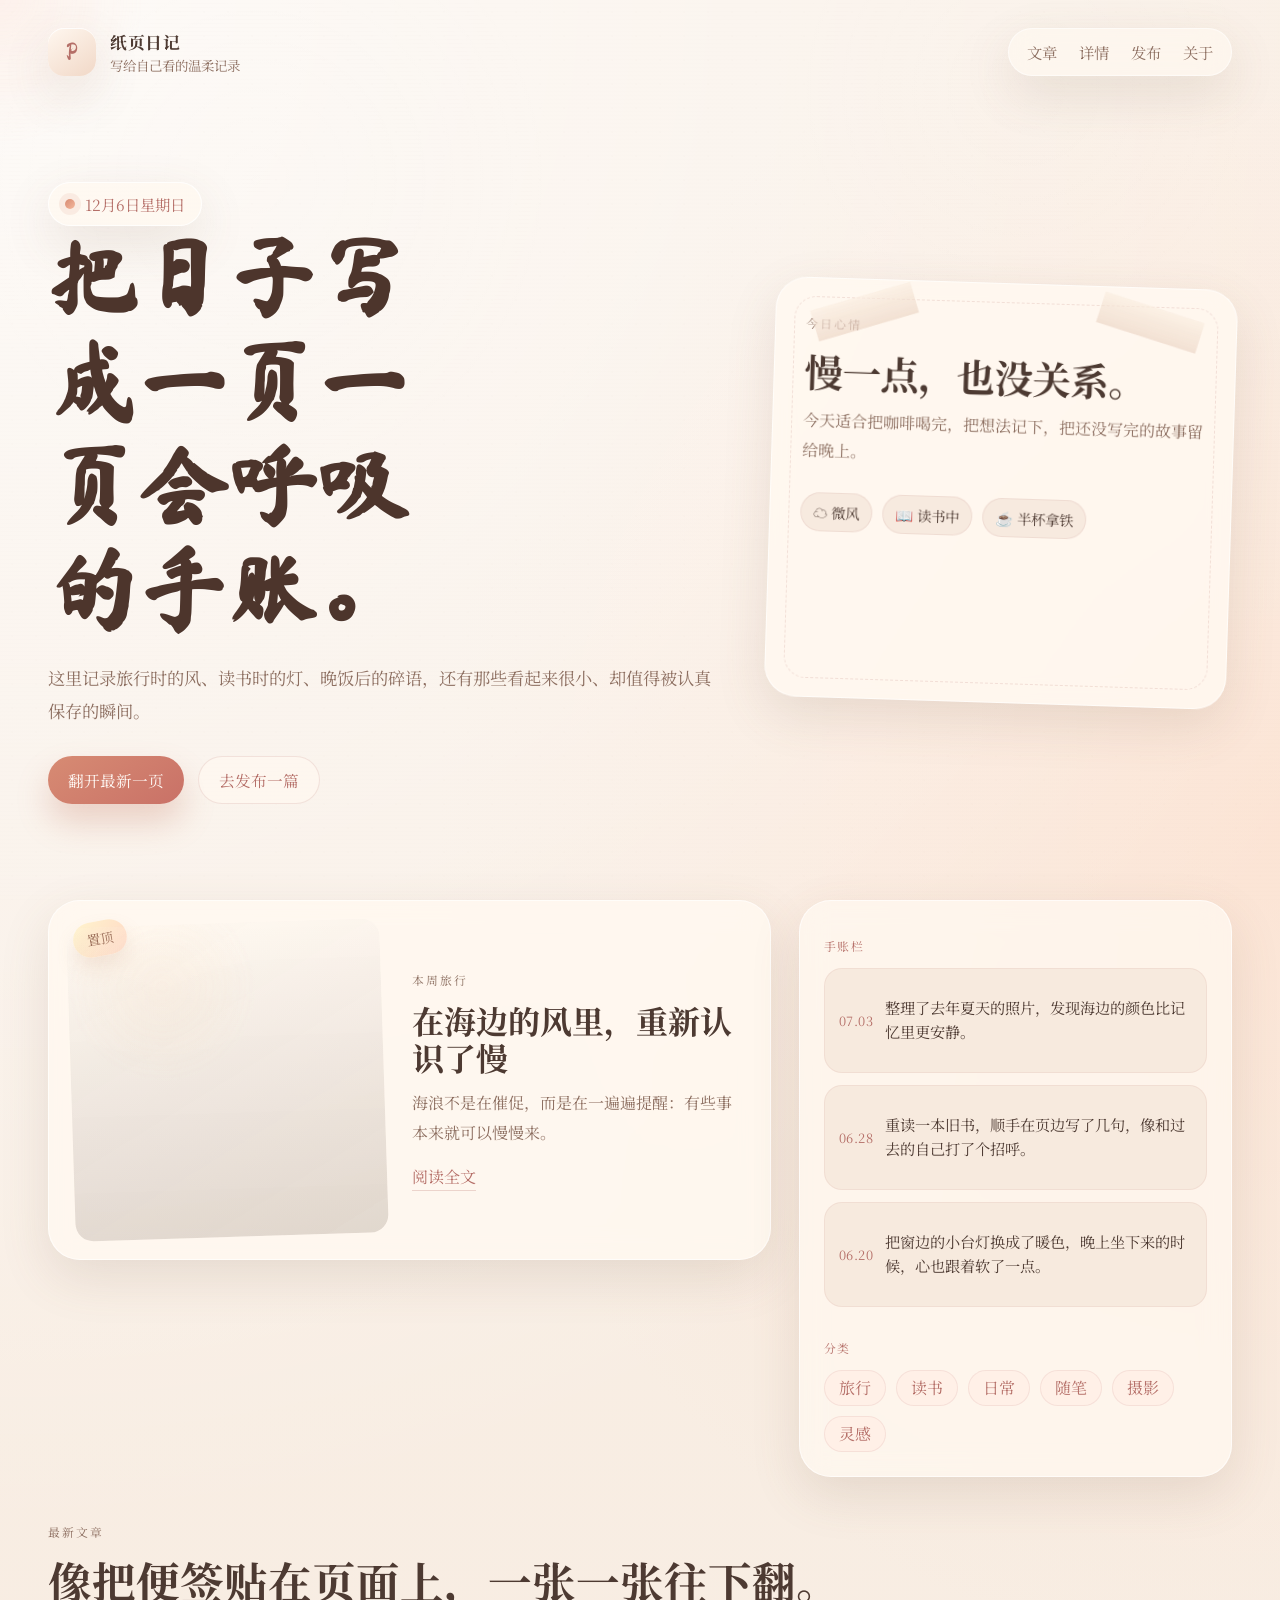
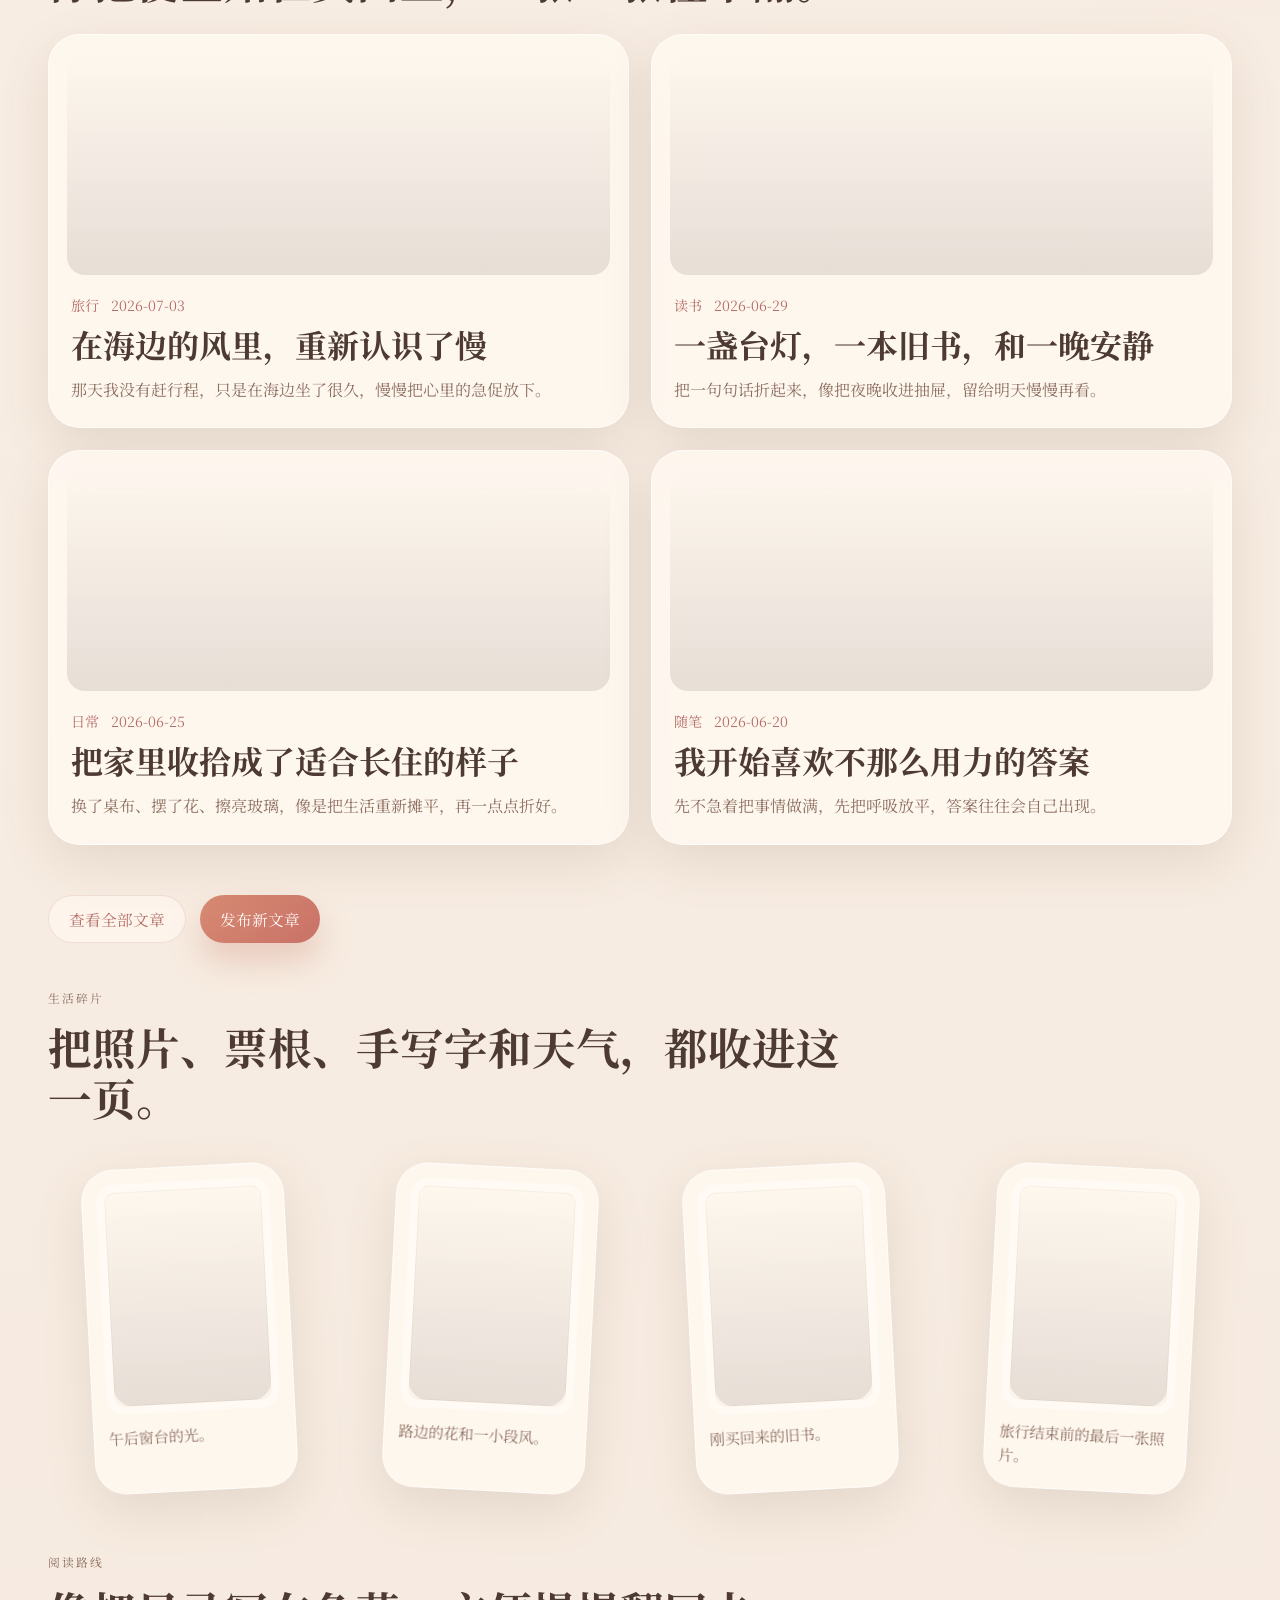
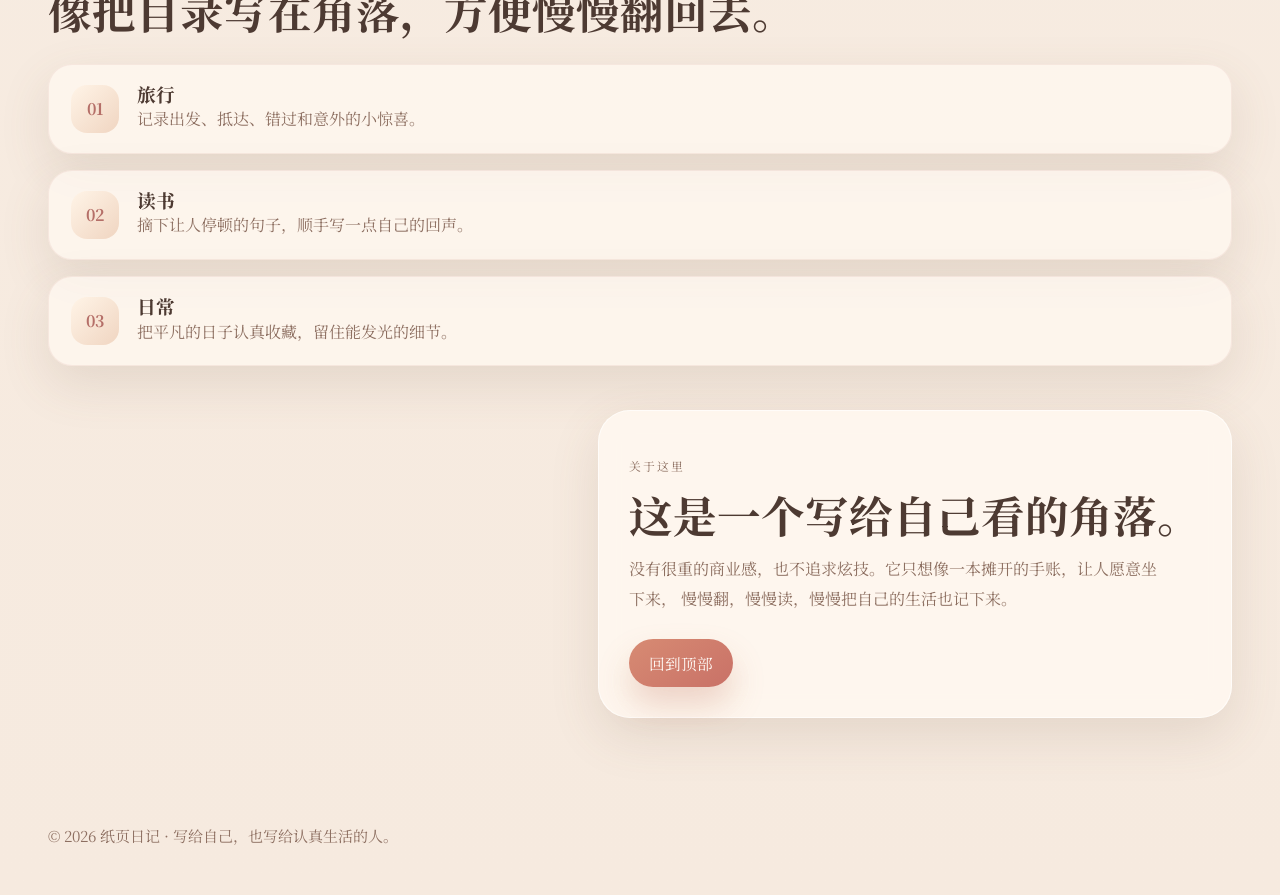
==== index.html @ 97b94eed "Initial commit" ====
<!doctype html>
<html lang="zh-CN">
  <head>
    <meta charset="UTF-8" />
    <meta name="viewport" content="width=device-width, initial-scale=1.0" />
    <meta
      name="description"
      content="纸页日记，一个温暖手账风的动态博客首页，适合个人随笔、旅行记录、读书笔记和生活碎片。"
    />
    <title>纸页日记 | 温暖手账风博客</title>
    <link rel="preconnect" href="https://fonts.googleapis.com" />
    <link rel="preconnect" href="https://fonts.gstatic.com" crossorigin />
    <link
      href="https://fonts.googleapis.com/css2?family=Ma+Shan+Zheng&family=Noto+Serif+SC:wght@400;500;600;700&display=swap"
      rel="stylesheet"
    />
    <link rel="stylesheet" href="./style.css" />
  </head>
  <body>
    <div class="paper-noise" aria-hidden="true"></div>
    <div class="cursor-glow" aria-hidden="true"></div>

    <header class="topbar">
      <a class="brand" href="./index.html">
        <span class="brand-mark">P</span>
        <span>
          <strong>纸页日记</strong>
          <small>写给自己看的温柔记录</small>
        </span>
      </a>

      <nav class="nav">
        <a href="./posts.html">文章</a>
        <a href="./post.html">详情</a>
        <a href="./publish.html">发布</a>
        <a href="./about.html">关于</a>
      </nav>
    </header>

    <main id="top" class="page-shell">
      <section class="hero reveal">
        <div class="hero-copy">
          <div class="hero-badge">
            <span class="dot"></span>
            <span id="todayText">今天</span>
          </div>
          <h1>把日子写成一页一页会呼吸的手账。</h1>
          <p>
            这里记录旅行时的风、读书时的灯、晚饭后的碎语，还有那些看起来很小、却值得被认真保存的瞬间。
          </p>

          <div class="hero-actions">
            <a class="btn btn-primary" href="./post.html?id=2026-07-03-sea-breeze-slow">翻开最新一页</a>
            <a class="btn btn-secondary" href="./publish.html">去发布一篇</a>
          </div>
        </div>

        <aside class="hero-note float-card">
          <div class="note-tape note-tape-left"></div>
          <div class="note-tape note-tape-right"></div>
          <p class="note-label">今日心情</p>
          <h2>慢一点，也没关系。</h2>
          <p>
            今天适合把咖啡喝完，把想法记下，把还没写完的故事留给晚上。
          </p>
          <div class="note-meta">
            <span>☁️ 微风</span>
            <span>📖 读书中</span>
            <span>☕ 半杯拿铁</span>
          </div>
        </aside>
      </section>

      <section class="feature-grid reveal">
        <article class="featured-card float-card">
          <span class="sticker">置顶</span>
          <div class="featured-image featured-image-1"></div>
          <div class="card-body">
            <p class="eyebrow">本周随笔</p>
            <h3>在黄昏之前，把心事折成一张小纸条</h3>
            <p>
              周三傍晚我去楼下买牛奶，回来路上风很轻，树影落在地面像翻页时晃动的铅笔线。
              我忽然觉得，最近很多焦虑其实都不算大事，只是太久没好好坐下来和自己说话。
              于是我把桌子擦干净，重新打开台灯，像重新整理一小段生活。
            </p>
            <a href="./post.html?id=2026-07-03-sea-breeze-slow" class="text-link">阅读全文</a>
          </div>
        </article>

        <aside class="sidebar-card">
          <div class="sidebar-section">
            <p class="eyebrow">手账栏</p>
            <div class="memo-list">
              <div class="memo-item">
                <span>07.03</span>
                <p>整理了去年夏天的照片，发现海边的颜色比记忆里更安静。</p>
              </div>
              <div class="memo-item">
                <span>06.28</span>
                <p>重读一本旧书，顺手在页边写了几句，像和过去的自己打了个招呼。</p>
              </div>
              <div class="memo-item">
                <span>06.20</span>
                <p>把窗边的小台灯换成了暖色，晚上坐下来的时候，心也跟着软了一点。</p>
              </div>
            </div>
          </div>

          <div class="sidebar-section">
            <p class="eyebrow">分类</p>
            <div class="tag-cloud" id="categories">
              <a href="./posts.html">旅行</a>
              <a href="./posts.html">读书</a>
              <a href="./posts.html">日常</a>
              <a href="./posts.html">随笔</a>
              <a href="./posts.html">摄影</a>
              <a href="./posts.html">灵感</a>
            </div>
          </div>
        </aside>
      </section>

      <section id="latest" class="section reveal">
        <div class="section-heading">
          <p class="eyebrow">最新文章</p>
          <h2>像把便签贴在页面上，一张一张往下翻。</h2>
        </div>

        <div class="post-grid">
          <article class="post-card float-card" data-tilt>
            <div class="post-thumb thumb-1"></div>
            <div class="post-content">
              <div class="post-meta">
                <span>旅行</span>
                <time>2026-07-03</time>
              </div>
              <h3>在海边的风里，重新认识了慢</h3>
              <p>海浪不是在催促，而是在一遍遍提醒：有些事本来就可以慢慢来。</p>
            </div>
          </article>

          <article class="post-card float-card" data-tilt>
            <div class="post-thumb thumb-2"></div>
            <div class="post-content">
              <div class="post-meta">
                <span>读书</span>
                <time>2026-06-29</time>
              </div>
              <h3>一盏台灯，一本旧书，和一晚安静</h3>
              <p>读到某一页时，忽然会停下来，像有人从很远的地方轻轻碰了一下自己。</p>
            </div>
          </article>

          <article class="post-card float-card" data-tilt>
            <div class="post-thumb thumb-3"></div>
            <div class="post-content">
              <div class="post-meta">
                <span>日常</span>
                <time>2026-06-25</time>
              </div>
              <h3>把家里收拾成了适合长住的样子</h3>
              <p>换了桌布、摆了花、擦亮玻璃，像是把生活重新摊平，再一点点折好。</p>
            </div>
          </article>

          <article class="post-card float-card" data-tilt>
            <div class="post-thumb thumb-4"></div>
            <div class="post-content">
              <div class="post-meta">
                <span>随笔</span>
                <time>2026-06-20</time>
              </div>
              <h3>我开始喜欢不那么用力的答案</h3>
              <p>不是每个问题都要立刻解决，有些时候，先陪自己坐一会儿就已经很好。</p>
            </div>
          </article>
        </div>

        <div class="section-actions">
            <a class="btn btn-secondary" href="./posts.html">查看全部文章</a>
          <a class="btn btn-primary" href="./publish.html">发布新文章</a>
        </div>
      </section>

      <section id="memory" class="section reveal">
        <div class="section-heading">
          <p class="eyebrow">生活碎片</p>
          <h2>把照片、票根、手写字和天气，都收进这一页。</h2>
        </div>

        <div class="scrapbook">
          <figure class="photo-card rotate-left">
            <div class="photo photo-1"></div>
            <figcaption>午后窗台的光。</figcaption>
          </figure>
          <figure class="photo-card rotate-right">
            <div class="photo photo-2"></div>
            <figcaption>路边的花和一小段风。</figcaption>
          </figure>
          <figure class="photo-card rotate-left">
            <div class="photo photo-3"></div>
            <figcaption>刚买回来的旧书。</figcaption>
          </figure>
          <figure class="photo-card rotate-right">
            <div class="photo photo-4"></div>
            <figcaption>旅行结束前的最后一张照片。</figcaption>
          </figure>
        </div>
      </section>

      <section class="section reveal">
        <div class="section-heading">
          <p class="eyebrow">阅读路线</p>
          <h2>像把目录写在角落，方便慢慢翻回去。</h2>
        </div>

        <div class="timeline">
          <article class="timeline-item">
            <span>01</span>
            <div>
              <h3>旅行</h3>
              <p>记录出发、抵达、错过和意外的小惊喜。</p>
            </div>
          </article>
          <article class="timeline-item">
            <span>02</span>
            <div>
              <h3>读书</h3>
              <p>摘下让人停顿的句子，顺手写一点自己的回声。</p>
            </div>
          </article>
          <article class="timeline-item">
            <span>03</span>
            <div>
              <h3>日常</h3>
              <p>把平凡的日子认真收藏，留住能发光的细节。</p>
            </div>
          </article>
        </div>
      </section>

      <section id="about" class="section about reveal">
        <div class="about-card float-card">
          <p class="eyebrow">关于这里</p>
          <h2>这是一个写给自己看的角落。</h2>
          <p>
            没有很重的商业感，也不追求炫技。它只想像一本摊开的手账，让人愿意坐下来，
            慢慢翻，慢慢读，慢慢把自己的生活也记下来。
          </p>
          <a class="btn btn-primary" href="#top">回到顶部</a>
        </div>
      </section>
    </main>

    <footer class="footer">
      <p>© 2026 纸页日记 · 写给自己，也写给认真生活的人。</p>
    </footer>

    <script src="./blog-config.js"></script>
    <script src="./blog-data.js"></script>
    <script src="./backend.js"></script>
    <script src="./script.js"></script>
  </body>
</html>
---- style.css ----
:root {
  --bg: #f6eadf;
  --bg-2: #f0dfcf;
  --card: rgba(255, 248, 240, 0.86);
  --card-strong: #fff8f0;
  --text: #4d3a32;
  --muted: #8d6f61;
  --line: rgba(134, 104, 89, 0.16);
  --accent: #d78b73;
  --accent-2: #b56f68;
  --shadow: 0 18px 50px rgba(121, 89, 69, 0.14);
  --radius-xl: 32px;
  --radius-lg: 24px;
  --radius-md: 18px;
  --radius-sm: 14px;
}

* {
  box-sizing: border-box;
}

html {
  scroll-behavior: smooth;
}

body {
  margin: 0;
  color: var(--text);
  background:
    radial-gradient(circle at top left, rgba(255, 255, 255, 0.75), transparent 36%),
    radial-gradient(circle at right 20%, rgba(255, 220, 200, 0.55), transparent 24%),
    linear-gradient(180deg, #f9efe5 0%, var(--bg) 100%);
  font-family: "Noto Serif SC", "Songti SC", "STSong", serif;
  min-height: 100vh;
  overflow-x: hidden;
}

a {
  color: inherit;
  text-decoration: none;
}

::selection {
  background: rgba(215, 139, 115, 0.25);
}

.paper-noise,
.paper-noise::before,
.paper-noise::after {
  pointer-events: none;
  position: fixed;
  inset: 0;
  z-index: 0;
}

.paper-noise {
  opacity: 0.35;
  mix-blend-mode: multiply;
  background-image:
    linear-gradient(rgba(255, 255, 255, 0.03), rgba(255, 255, 255, 0.03)),
    repeating-linear-gradient(
      0deg,
      rgba(79, 57, 48, 0.02) 0,
      rgba(79, 57, 48, 0.02) 1px,
      transparent 1px,
      transparent 4px
    );
}

.paper-noise::before {
  content: "";
  background:
    radial-gradient(circle at 20% 20%, rgba(255, 255, 255, 0.12), transparent 24%),
    radial-gradient(circle at 80% 10%, rgba(255, 255, 255, 0.08), transparent 18%);
}

.paper-noise::after {
  content: "";
  background-image:
    radial-gradient(rgba(100, 70, 50, 0.06) 0.8px, transparent 0.8px);
  background-size: 24px 24px;
  opacity: 0.35;
}

.cursor-glow {
  position: fixed;
  left: 0;
  top: 0;
  width: 300px;
  height: 300px;
  transform: translate(-50%, -50%);
  border-radius: 50%;
  background: radial-gradient(circle, rgba(255, 192, 168, 0.18), transparent 68%);
  filter: blur(8px);
  pointer-events: none;
  z-index: 0;
  opacity: 0.9;
}

.topbar,
.page-shell,
.footer {
  position: relative;
  z-index: 1;
}

.topbar {
  display: flex;
  align-items: center;
  justify-content: space-between;
  gap: 24px;
  padding: 28px clamp(20px, 4vw, 48px);
  max-width: 1320px;
  margin: 0 auto;
}

.brand {
  display: inline-flex;
  align-items: center;
  gap: 14px;
}

.brand-mark {
  width: 48px;
  height: 48px;
  border-radius: 16px;
  display: grid;
  place-items: center;
  background: linear-gradient(145deg, #fff7ef, #f1d8c7);
  box-shadow: inset 0 1px 0 rgba(255, 255, 255, 0.85), var(--shadow);
  font-family: "Ma Shan Zheng", cursive;
  font-size: 1.5rem;
  color: var(--accent-2);
}

.brand strong {
  display: block;
  font-size: 1.05rem;
  letter-spacing: 0.04em;
}

.brand small {
  display: block;
  color: var(--muted);
  margin-top: 2px;
  font-size: 0.84rem;
}

.nav {
  display: flex;
  align-items: center;
  gap: 22px;
  padding: 12px 18px;
  border: 1px solid rgba(255, 255, 255, 0.5);
  border-radius: 999px;
  background: rgba(255, 248, 240, 0.62);
  backdrop-filter: blur(14px);
  box-shadow: var(--shadow);
}

.nav a {
  color: var(--muted);
  font-size: 0.96rem;
  transition: color 180ms ease, transform 180ms ease;
}

.nav a:hover {
  color: var(--accent-2);
  transform: translateY(-1px);
}

.page-shell {
  max-width: 1320px;
  margin: 0 auto;
  padding: 12px clamp(20px, 4vw, 48px) 48px;
}

.hero,
.feature-grid,
.section,
.about {
  display: grid;
  gap: 28px;
}

.hero {
  grid-template-columns: 1.2fr 0.8fr;
  align-items: center;
  min-height: calc(100vh - 120px);
  padding: 28px 0 54px;
}

.hero-copy h1,
.section-heading h2,
.about-card h2,
.featured-card h3,
.post-content h3,
.timeline-item h3,
.hero-note h2 {
  margin: 0;
  font-weight: 700;
  line-height: 1.16;
}

.hero-copy h1 {
  font-family: "Ma Shan Zheng", cursive;
  font-size: clamp(3.1rem, 7vw, 6rem);
  max-width: 10ch;
  color: #4d352c;
  text-shadow: 0 1px 0 rgba(255, 255, 255, 0.4);
}

.hero-copy p,
.section-heading p,
.featured-card p,
.post-content p,
.about-card p,
.timeline-item p,
.hero-note p {
  color: var(--muted);
  line-height: 1.9;
  margin: 0;
}

.hero-copy > p {
  max-width: 42rem;
  margin-top: 20px;
  font-size: 1.08rem;
}

.hero-badge,
.post-meta,
.note-meta,
.memo-item,
.timeline-item,
.tag-cloud a {
  display: inline-flex;
  align-items: center;
}

.hero-badge {
  gap: 10px;
  padding: 10px 16px;
  border-radius: 999px;
  background: rgba(255, 248, 240, 0.72);
  border: 1px solid rgba(255, 255, 255, 0.8);
  box-shadow: var(--shadow);
  color: var(--accent-2);
  font-size: 0.96rem;
}

.dot {
  width: 10px;
  height: 10px;
  border-radius: 50%;
  background: linear-gradient(135deg, var(--accent), #f5b89d);
  box-shadow: 0 0 0 6px rgba(215, 139, 115, 0.12);
}

.hero-actions {
  display: flex;
  flex-wrap: wrap;
  gap: 14px;
  margin-top: 28px;
}

.section-actions {
  display: flex;
  flex-wrap: wrap;
  gap: 14px;
  margin-top: 22px;
}

.btn {
  display: inline-flex;
  align-items: center;
  justify-content: center;
  min-height: 48px;
  padding: 0 20px;
  border-radius: 999px;
  transition: transform 180ms ease, box-shadow 180ms ease, background 180ms ease;
  font-size: 0.98rem;
}

.btn:hover {
  transform: translateY(-2px);
}

.btn-primary {
  background: linear-gradient(145deg, #d78b73, #c97167);
  color: #fffaf6;
  box-shadow: 0 18px 32px rgba(195, 116, 92, 0.28);
}

.btn-secondary {
  background: rgba(255, 248, 240, 0.68);
  border: 1px solid rgba(181, 111, 104, 0.16);
  color: var(--accent-2);
}

.float-card {
  animation: float 7s ease-in-out infinite;
}

.hero-note,
.featured-card,
.sidebar-card,
.about-card,
.post-card,
.photo-card {
  border-radius: var(--radius-xl);
  background: var(--card);
  border: 1px solid rgba(255, 255, 255, 0.64);
  box-shadow: var(--shadow);
  backdrop-filter: blur(14px);
}

.hero-note {
  position: relative;
  padding: 34px 30px 30px;
  min-height: 420px;
  overflow: hidden;
  transform: rotate(1.8deg);
}

.hero-note::before {
  content: "";
  position: absolute;
  inset: 18px;
  border-radius: calc(var(--radius-xl) - 10px);
  border: 1px dashed rgba(181, 111, 104, 0.18);
}

.note-label,
.eyebrow {
  text-transform: uppercase;
  letter-spacing: 0.16em;
  font-size: 0.74rem;
  color: var(--accent-2);
}

.hero-note h2 {
  margin: 14px 0 12px;
  font-size: clamp(2rem, 3vw, 2.8rem);
}

.note-meta {
  flex-wrap: wrap;
  gap: 10px;
  margin-top: 26px;
}

.note-meta span {
  padding: 8px 12px;
  border-radius: 999px;
  background: rgba(247, 233, 222, 0.9);
  border: 1px solid rgba(181, 111, 104, 0.12);
  font-size: 0.9rem;
}

.note-tape {
  position: absolute;
  width: 104px;
  height: 32px;
  background: linear-gradient(180deg, rgba(250, 237, 224, 0.9), rgba(235, 211, 195, 0.85));
  opacity: 0.75;
  filter: blur(0.2px);
}

.note-tape-left {
  top: 16px;
  left: 36px;
  transform: rotate(-18deg);
}

.note-tape-right {
  top: 18px;
  right: 34px;
  transform: rotate(16deg);
}

.feature-grid {
  grid-template-columns: 1.25fr 0.75fr;
  align-items: start;
  margin-top: 4px;
}

.featured-card {
  position: relative;
  display: grid;
  grid-template-columns: 0.96fr 1.04fr;
  gap: 24px;
  padding: 22px;
  min-height: 360px;
}

.featured-image,
.post-thumb,
.photo {
  border-radius: calc(var(--radius-lg) - 6px);
  background-size: cover;
  background-position: center;
  position: relative;
}

.featured-image::after,
.post-thumb::after,
.photo::after {
  content: "";
  position: absolute;
  inset: 0;
  border-radius: inherit;
  background: linear-gradient(180deg, transparent 0%, rgba(62, 43, 34, 0.12) 100%);
}

.featured-image-1 {
  min-height: 100%;
  background-image:
    linear-gradient(150deg, rgba(255, 255, 255, 0.08), rgba(96, 65, 52, 0.05)),
    radial-gradient(circle at 30% 20%, rgba(255, 240, 220, 0.42), transparent 28%),
    url("https://images.unsplash.com/photo-1493246507139-91e8fad9978e?auto=format&fit=crop&w=1200&q=80");
  transform: rotate(-1.8deg);
}

.card-body {
  display: flex;
  flex-direction: column;
  justify-content: center;
  padding: 10px 4px;
}

.featured-card h3,
.post-content h3 {
  font-size: clamp(1.5rem, 2.5vw, 2.2rem);
  margin: 10px 0 12px;
}

.sticker {
  position: absolute;
  left: 24px;
  top: 20px;
  transform: rotate(-10deg);
  background: linear-gradient(135deg, #fff4cd, #ffd7c5);
  padding: 8px 14px;
  border-radius: 999px;
  font-size: 0.84rem;
  color: #8d5a43;
  box-shadow: 0 12px 20px rgba(194, 142, 103, 0.2);
}

.sidebar-card {
  padding: 24px;
  display: grid;
  gap: 20px;
  background: rgba(255, 248, 240, 0.74);
}

.memo-list {
  display: grid;
  gap: 12px;
  margin-top: 14px;
}

.memo-item {
  gap: 12px;
  padding: 12px 14px;
  border-radius: 18px;
  background: rgba(247, 233, 222, 0.95);
  border: 1px solid rgba(181, 111, 104, 0.1);
}

.memo-item span {
  flex: 0 0 auto;
  font-size: 0.8rem;
  color: var(--accent-2);
  letter-spacing: 0.04em;
}

.memo-item p {
  font-size: 0.95rem;
  line-height: 1.6;
}

.tag-cloud {
  display: flex;
  flex-wrap: wrap;
  gap: 10px;
  margin-top: 14px;
}

.tag-cloud a {
  justify-content: center;
  min-height: 36px;
  padding: 0 14px;
  border-radius: 999px;
  background: rgba(255, 240, 231, 0.95);
  border: 1px solid rgba(181, 111, 104, 0.12);
  color: var(--accent-2);
  transition: transform 180ms ease, background 180ms ease;
}

.tag-cloud a:hover {
  transform: translateY(-2px) rotate(-2deg);
  background: #fff8f2;
}

.section {
  padding: 44px 0 0;
}

.section-heading {
  max-width: 52rem;
}

.section-heading h2,
.about-card h2 {
  font-size: clamp(2rem, 3.4vw, 3.2rem);
  margin-top: 12px;
}

.post-grid {
  display: grid;
  grid-template-columns: repeat(2, minmax(0, 1fr));
  gap: 22px;
}

.posts-toolbar {
  display: grid;
  gap: 12px;
  margin: 20px 0 22px;
}

.posts-catalog {
  display: grid;
  gap: 28px;
}

.category-section {
  padding: 18px 18px 10px;
  border-radius: 28px;
  background: rgba(255, 248, 240, 0.52);
  border: 1px solid rgba(181, 111, 104, 0.08);
  box-shadow: var(--shadow);
}

.category-heading {
  display: flex;
  align-items: baseline;
  justify-content: space-between;
  gap: 14px;
  padding: 0 4px 16px;
}

.category-heading h3 {
  margin: 0;
  font-size: 1.45rem;
}

.category-heading span {
  color: var(--muted);
  font-size: 0.92rem;
}

.category-grid {
  display: grid;
  grid-template-columns: repeat(2, minmax(0, 1fr));
  gap: 18px;
}

.category-anchor {
  scroll-margin-top: 20px;
}

.post-card {
  display: grid;
  grid-template-rows: 240px 1fr;
  overflow: hidden;
  transition: transform 220ms ease, box-shadow 220ms ease;
}

.post-card:hover {
  transform: translateY(-8px);
  box-shadow: 0 22px 60px rgba(121, 89, 69, 0.18);
}

.post-thumb {
  margin: 18px 18px 0;
}

.thumb-1 {
  background-image: url("https://images.unsplash.com/photo-1507525428034-b723cf961d3e?auto=format&fit=crop&w=1200&q=80");
}

.thumb-2 {
  background-image: url("https://images.unsplash.com/photo-1519681393784-d120267933ba?auto=format&fit=crop&w=1200&q=80");
}

.thumb-3 {
  background-image: url("https://images.unsplash.com/photo-1505693416388-ac5ce068fe85?auto=format&fit=crop&w=1200&q=80");
}

.thumb-4 {
  background-image: url("https://images.unsplash.com/photo-1455390582262-044cdead277a?auto=format&fit=crop&w=1200&q=80");
}

.post-content {
  padding: 18px 22px 22px;
}

.post-content h3 a {
  color: inherit;
}

.post-meta {
  gap: 12px;
  justify-content: space-between;
  color: var(--accent-2);
  font-size: 0.88rem;
}

.text-link {
  width: fit-content;
  margin-top: 16px;
  color: var(--accent-2);
  border-bottom: 1px solid rgba(181, 111, 104, 0.26);
  padding-bottom: 2px;
}

.scrapbook {
  display: grid;
  grid-template-columns: repeat(4, minmax(0, 1fr));
  gap: 18px;
}

.photo-card {
  padding: 14px 14px 18px;
  transform: rotate(var(--tilt, 0deg));
  transition: transform 200ms ease, box-shadow 200ms ease;
}

.photo-card:hover {
  transform: translateY(-6px) rotate(0deg) scale(1.01);
}

.photo {
  height: 230px;
  border: 8px solid rgba(255, 250, 245, 0.8);
  box-shadow: inset 0 0 0 1px rgba(160, 122, 107, 0.08);
}

.photo-1 {
  background-image: url("https://images.unsplash.com/photo-1519046904884-53103b34b206?auto=format&fit=crop&w=1200&q=80");
}

.photo-2 {
  background-image: url("https://images.unsplash.com/photo-1500530855697-b586d89ba3ee?auto=format&fit=crop&w=1200&q=80");
}

.photo-3 {
  background-image: url("https://images.unsplash.com/photo-1495446815901-a7297e633e8d?auto=format&fit=crop&w=1200&q=80");
}

.photo-4 {
  background-image: url("https://images.unsplash.com/photo-1470770841072-f978cf4d019e?auto=format&fit=crop&w=1200&q=80");
}

.photo-card figcaption {
  padding-top: 12px;
  color: var(--muted);
  font-size: 0.95rem;
  line-height: 1.6;
}

.timeline {
  display: grid;
  gap: 16px;
}

.timeline-item {
  gap: 18px;
  padding: 18px 22px;
  border-radius: 24px;
  background: rgba(255, 248, 240, 0.75);
  border: 1px solid rgba(181, 111, 104, 0.1);
  box-shadow: var(--shadow);
}

.timeline-item span {
  width: 48px;
  height: 48px;
  border-radius: 16px;
  display: grid;
  place-items: center;
  color: var(--accent-2);
  background: linear-gradient(135deg, #fff4e7, #f0d5c1);
  font-weight: 700;
}

.timeline-item div {
  flex: 1;
}

.about {
  padding-bottom: 24px;
}

.about-card {
  padding: 30px;
  max-width: 760px;
  justify-self: end;
}

.about-card p {
  margin-top: 14px;
  max-width: 60ch;
}

.about-card .btn {
  margin-top: 24px;
}

.muted {
  color: var(--muted);
}

.about-page {
  max-width: 1320px;
}

.about-hero {
  display: grid;
  gap: 24px;
  padding: 18px 0 0;
}

.about-hero-card {
  display: grid;
  grid-template-columns: 0.42fr 0.58fr;
  gap: 22px;
  padding: 22px;
  border-radius: var(--radius-xl);
  background: var(--card);
  border: 1px solid rgba(255, 255, 255, 0.64);
  box-shadow: var(--shadow);
  backdrop-filter: blur(14px);
}

.about-portrait {
  min-height: 280px;
  border-radius: 26px;
  background-size: cover;
  background-position: center;
}

.belief-grid {
  display: grid;
  grid-template-columns: repeat(3, minmax(0, 1fr));
  gap: 18px;
}

.belief-card {
  padding: 22px;
  border-radius: 24px;
  background: rgba(255, 248, 240, 0.76);
  border: 1px solid rgba(181, 111, 104, 0.1);
  box-shadow: var(--shadow);
}

.belief-card h3 {
  margin: 0 0 10px;
  font-size: 1.2rem;
}

.belief-card p {
  margin: 0;
  color: var(--muted);
  line-height: 1.9;
}

.article-page {
  max-width: 1320px;
}

.article-layout {
  display: grid;
  grid-template-columns: 1.3fr 0.7fr;
  gap: 24px;
  align-items: start;
  padding: 18px 0 0;
}

.article-hero,
.article-content,
.article-sidebar,
.comment-card,
.publish-form {
  border-radius: var(--radius-xl);
  background: var(--card);
  border: 1px solid rgba(255, 255, 255, 0.64);
  box-shadow: var(--shadow);
  backdrop-filter: blur(14px);
}

.article-hero {
  grid-column: 1 / 2;
  padding: 28px;
}

.article-breadcrumb {
  display: flex;
  flex-wrap: wrap;
  gap: 10px;
  color: var(--muted);
  font-size: 0.92rem;
}

.article-hero h1 {
  font-family: "Ma Shan Zheng", cursive;
  font-size: clamp(3rem, 6vw, 5.2rem);
  margin: 16px 0 14px;
  line-height: 1.08;
}

.article-subtitle {
  max-width: 50rem;
  font-size: 1.06rem;
  line-height: 1.95;
  color: var(--muted);
}

.article-meta-row {
  display: flex;
  flex-wrap: wrap;
  gap: 12px;
  margin-top: 20px;
  color: var(--accent-2);
  font-size: 0.92rem;
}

.article-content {
  grid-column: 1 / 2;
  padding: 30px 30px 8px;
  line-height: 2;
}

.article-content p {
  margin-bottom: 18px;
}

.article-content blockquote {
  margin: 20px 0;
  padding: 18px 20px;
  border-left: 4px solid var(--accent);
  background: rgba(247, 233, 222, 0.9);
  border-radius: 0 18px 18px 0;
  color: #6d4c42;
}

.article-sidebar {
  grid-column: 2 / 3;
  display: grid;
  gap: 18px;
  padding: 0;
  background: transparent;
  border: none;
  box-shadow: none;
}

.related-link {
  display: block;
  padding: 12px 0;
  color: var(--text);
  border-bottom: 1px solid rgba(134, 104, 89, 0.12);
}

.related-link:last-child {
  border-bottom: 0;
}

.comment-card {
  display: flex;
  gap: 14px;
  align-items: center;
  padding: 18px;
  max-width: 760px;
}

.comment-avatar {
  width: 52px;
  height: 52px;
  flex: 0 0 auto;
  border-radius: 18px;
  display: grid;
  place-items: center;
  background: linear-gradient(135deg, #fff4e7, #f0d5c1);
  color: var(--accent-2);
  font-weight: 700;
}

.comment-form {
  display: flex;
  gap: 12px;
  width: 100%;
}

.comment-form input,
.publish-form input,
.publish-form select,
.publish-form textarea {
  width: 100%;
  border-radius: 18px;
  border: 1px solid rgba(134, 104, 89, 0.12);
  background: rgba(255, 248, 240, 0.92);
  padding: 14px 16px;
  color: var(--text);
  font: inherit;
}

.comment-form input::placeholder,
.publish-form input::placeholder,
.publish-form textarea::placeholder {
  color: #b19284;
}

.publish-hero {
  padding: 18px 0 0;
  max-width: 980px;
  margin: 0 auto;
}

.publish-meta {
  display: flex;
  flex-wrap: wrap;
  gap: 10px;
  margin: 22px 0 18px;
}

.publish-meta span {
  padding: 8px 14px;
  border-radius: 999px;
  background: rgba(255, 248, 240, 0.82);
  border: 1px solid rgba(181, 111, 104, 0.12);
  color: var(--accent-2);
  font-size: 0.88rem;
}

.publish-layout {
  display: block;
}

.publish-form {
  padding: 26px;
  display: grid;
  gap: 16px;
}

.publish-form label {
  display: grid;
  gap: 8px;
  color: var(--accent-2);
  font-size: 0.94rem;
}

.publish-form textarea {
  resize: vertical;
  min-height: 220px;
}

.cover-preview-shell {
  display: grid;
  gap: 10px;
}

.cover-preview {
  min-height: 220px;
  border-radius: 24px;
  border: 1px dashed rgba(181, 111, 104, 0.2);
  background:
    linear-gradient(145deg, rgba(255, 248, 240, 0.95), rgba(241, 218, 204, 0.8));
  display: grid;
  place-items: center;
  overflow: hidden;
  position: relative;
  color: var(--accent-2);
  font-size: 0.96rem;
}

.cover-preview::after {
  content: "";
  position: absolute;
  inset: 14px;
  border-radius: 18px;
  border: 1px dashed rgba(181, 111, 104, 0.14);
}

.cover-preview.has-image {
  background-size: cover;
  background-position: center;
  color: #fffaf7;
}

.cover-preview.has-image::after {
  border-color: rgba(255, 255, 255, 0.26);
}

.cover-preview span {
  position: relative;
  z-index: 1;
  background: rgba(255, 248, 240, 0.8);
  padding: 10px 14px;
  border-radius: 999px;
  box-shadow: var(--shadow);
}

.cover-preview.has-image span {
  background: rgba(66, 45, 38, 0.42);
  color: #fffaf7;
}

.cover-help {
  margin: 0;
  color: var(--muted);
  font-size: 0.9rem;
}

.form-actions {
  display: flex;
  gap: 12px;
  flex-wrap: wrap;
  margin-top: 4px;
}

.footer {
  padding: 20px clamp(20px, 4vw, 48px) 34px;
  max-width: 1320px;
  margin: 0 auto;
  color: var(--muted);
  font-size: 0.94rem;
}

.reveal {
  opacity: 1;
  transform: none;
}

body.js-enabled .reveal {
  opacity: 0;
  transform: translateY(22px);
  transition: opacity 700ms ease, transform 700ms ease;
}

body.js-enabled .reveal.is-visible {
  opacity: 1;
  transform: translateY(0);
}

.rotate-left {
  --tilt: -3deg;
}

.rotate-right {
  --tilt: 3deg;
}

@keyframes float {
  0%,
  100% {
    transform: translateY(0px);
  }
  50% {
    transform: translateY(-8px);
  }
}

@media (max-width: 1080px) {
  .hero,
  .feature-grid {
    grid-template-columns: 1fr;
  }

  .article-layout,
  .publish-layout {
    grid-template-columns: 1fr;
  }

  .article-hero,
  .article-content,
  .article-sidebar {
    grid-column: auto;
  }

  .hero {
    min-height: auto;
    padding-top: 16px;
  }

  .scrapbook {
    grid-template-columns: repeat(2, minmax(0, 1fr));
  }

  .about-card {
    justify-self: stretch;
  }

  .article-sidebar {
    gap: 18px;
  }

  .about-hero-card,
  .belief-grid {
    grid-template-columns: 1fr;
  }

  .publish-hero {
    max-width: none;
  }
}

@media (max-width: 760px) {
  .topbar {
    flex-direction: column;
    align-items: stretch;
  }

  .nav {
    justify-content: space-between;
    gap: 14px;
    flex-wrap: wrap;
    border-radius: 24px;
  }

  .hero-copy h1 {
    max-width: 100%;
  }

  .featured-card,
  .post-grid,
  .scrapbook {
    grid-template-columns: 1fr;
  }

  .featured-card {
    grid-template-rows: 220px auto;
  }

  .post-card {
    grid-template-rows: 210px auto;
  }

  .comment-card,
  .comment-form {
    flex-direction: column;
  }

  .about-portrait {
    min-height: 220px;
  }

  .photo {
    height: 200px;
  }

  .timeline-item {
    align-items: flex-start;
  }
}
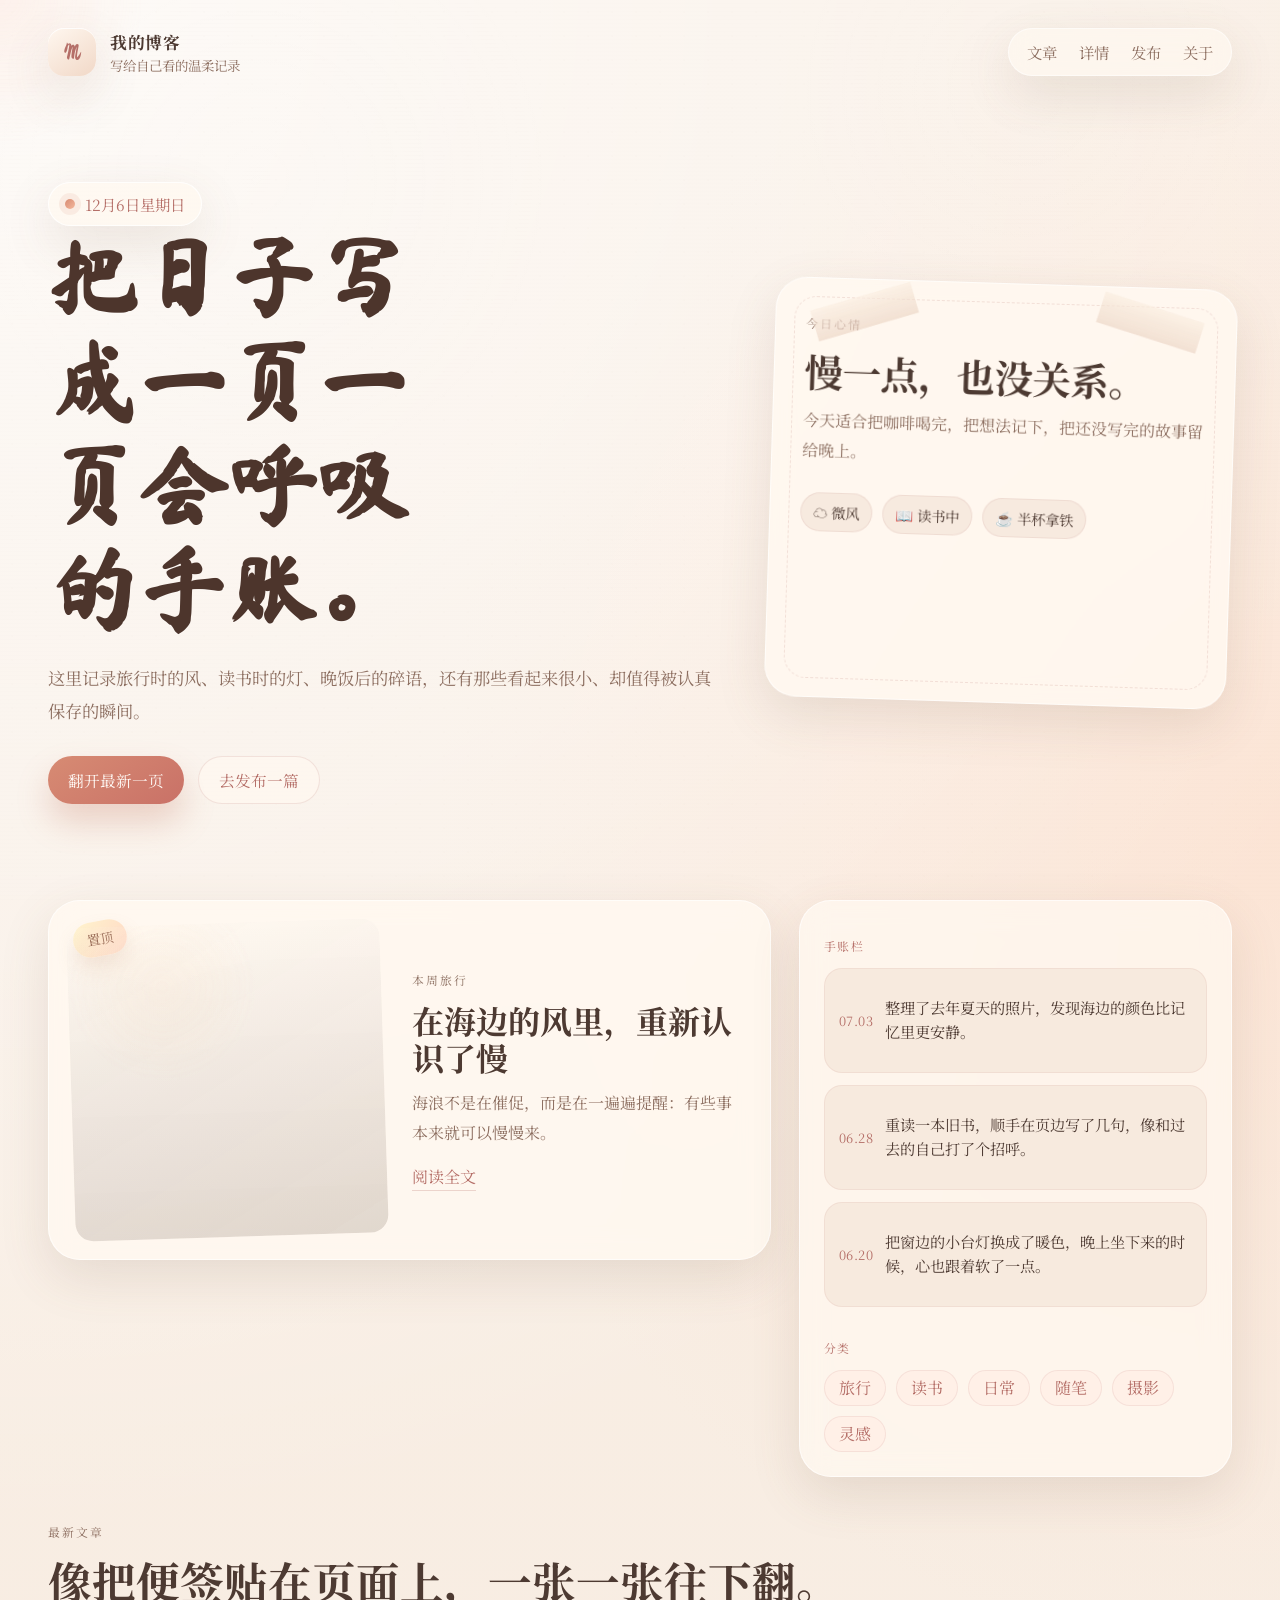
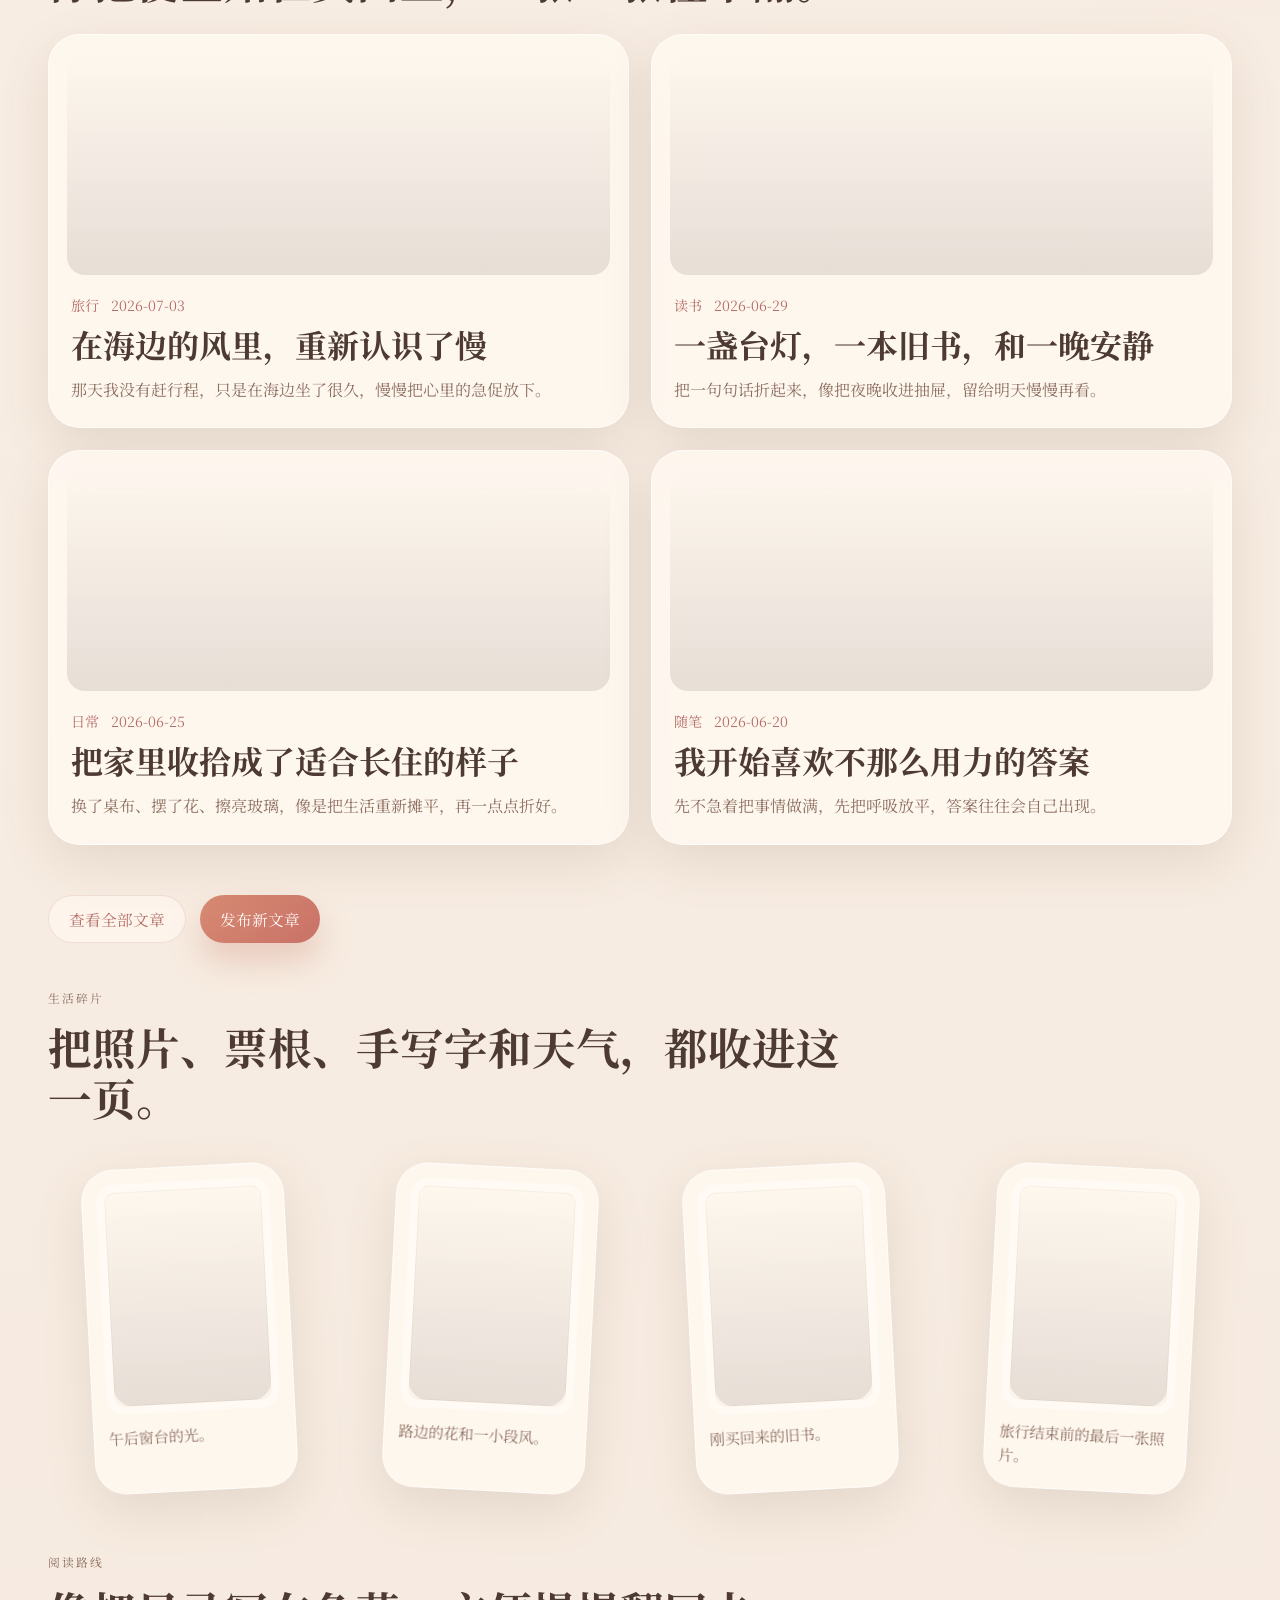
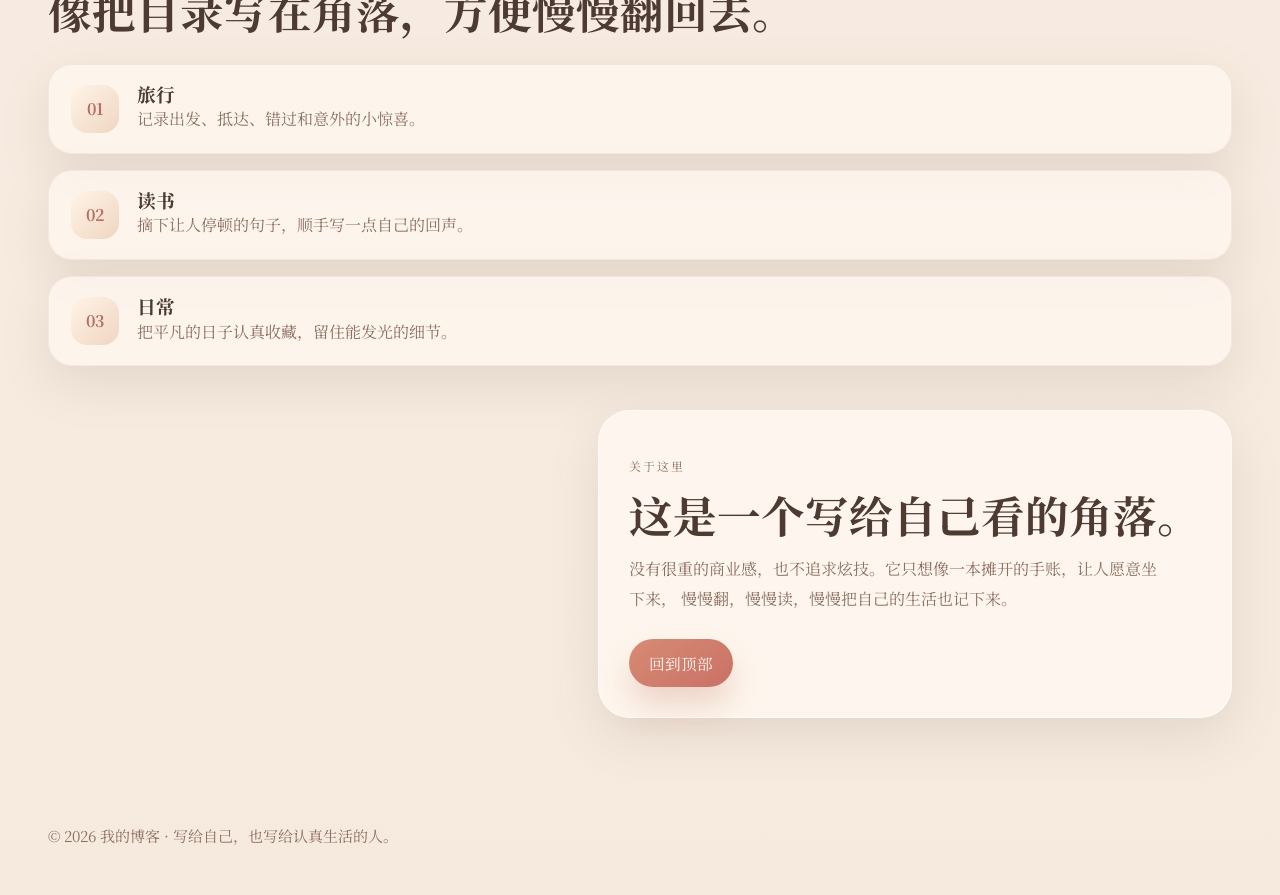
==== commit 76ed31f1: "Rename site to 我的博客" ====
--- a/index.html
+++ b/index.html
@@ -5,9 +5,9 @@
     <meta name="viewport" content="width=device-width, initial-scale=1.0" />
     <meta
       name="description"
-      content="纸页日记，一个温暖手账风的动态博客首页，适合个人随笔、旅行记录、读书笔记和生活碎片。"
+      content="我的博客，一个温暖手账风的动态博客首页，适合个人随笔、旅行记录、读书笔记和生活碎片。"
     />
-    <title>纸页日记 | 温暖手账风博客</title>
+    <title>我的博客 | 温暖手账风博客</title>
     <link rel="preconnect" href="https://fonts.googleapis.com" />
     <link rel="preconnect" href="https://fonts.gstatic.com" crossorigin />
     <link
@@ -22,9 +22,9 @@
 
     <header class="topbar">
       <a class="brand" href="./index.html">
-        <span class="brand-mark">P</span>
+        <span class="brand-mark">M</span>
         <span>
-          <strong>纸页日记</strong>
+          <strong>我的博客</strong>
           <small>写给自己看的温柔记录</small>
         </span>
       </a>
@@ -253,7 +253,7 @@
     </main>
 
     <footer class="footer">
-      <p>© 2026 纸页日记 · 写给自己，也写给认真生活的人。</p>
+      <p>© 2026 我的博客 · 写给自己，也写给认真生活的人。</p>
     </footer>
 
     <script src="./blog-config.js"></script>
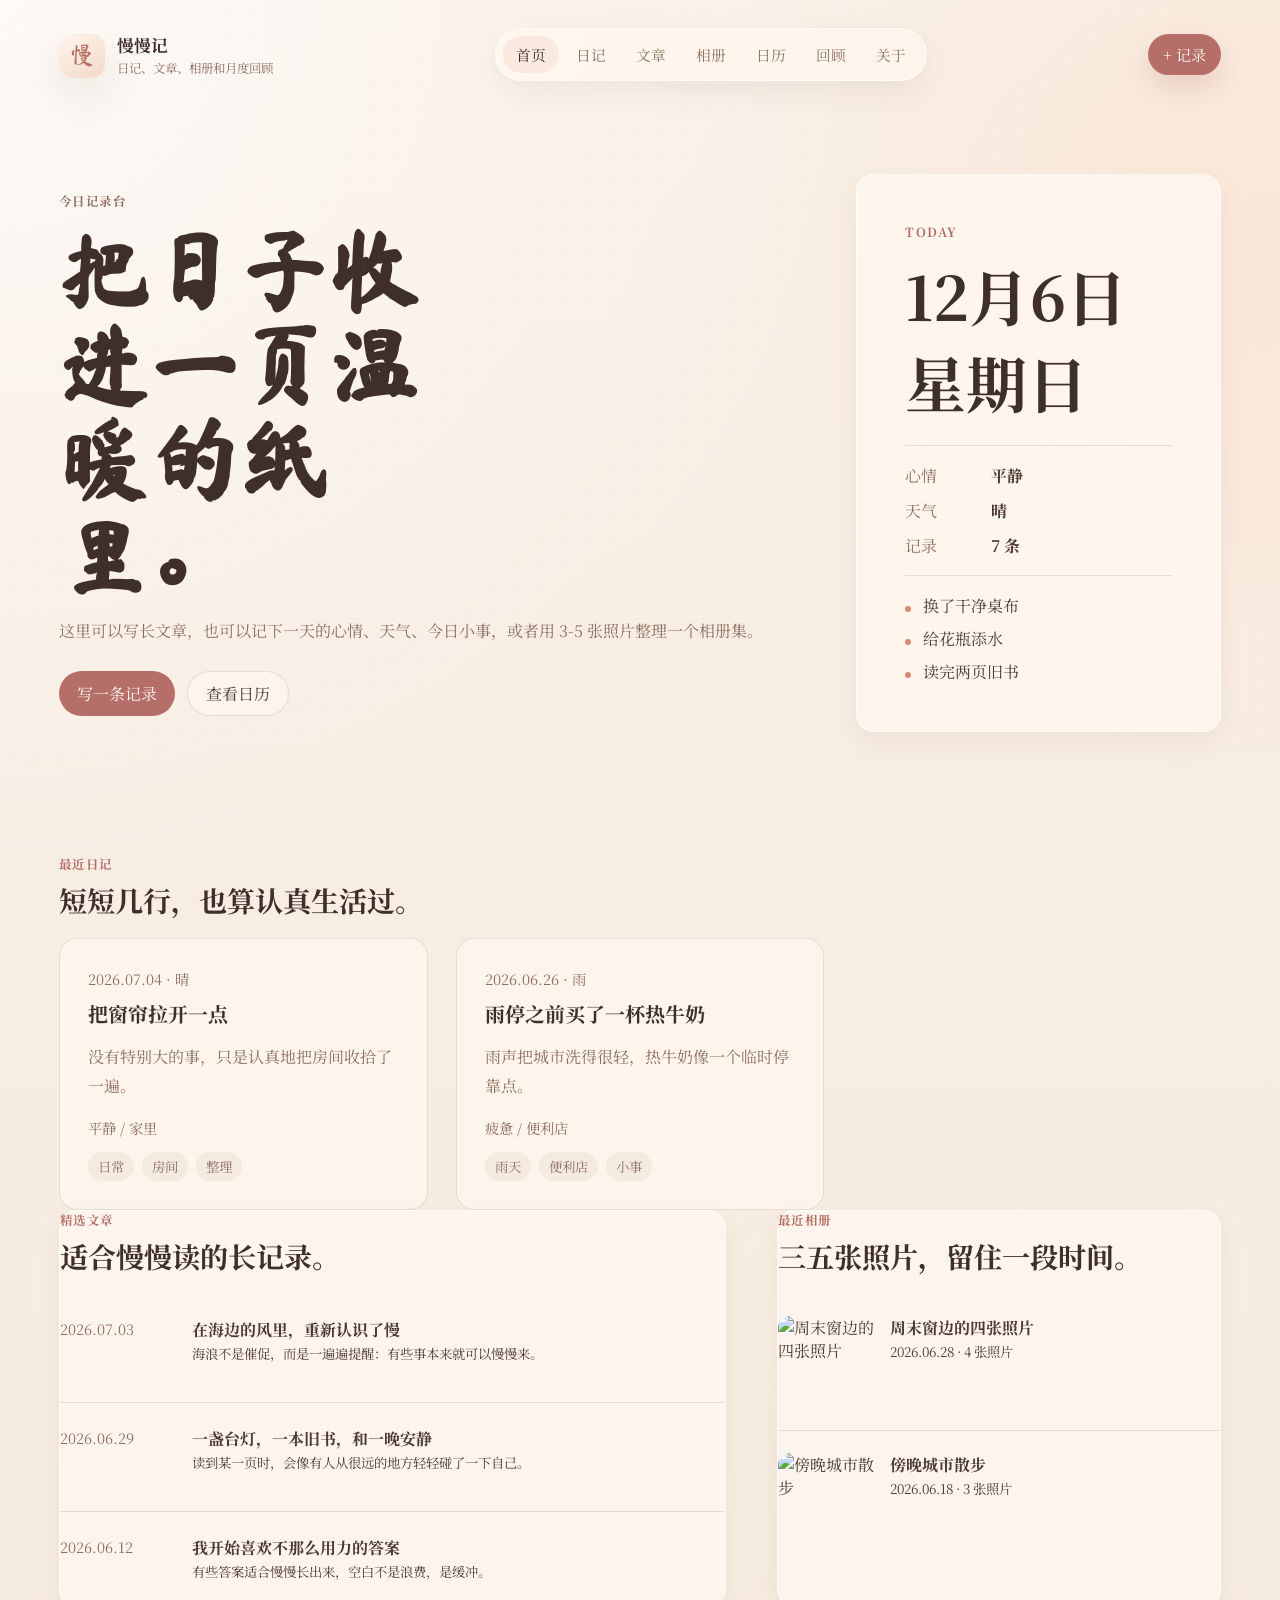
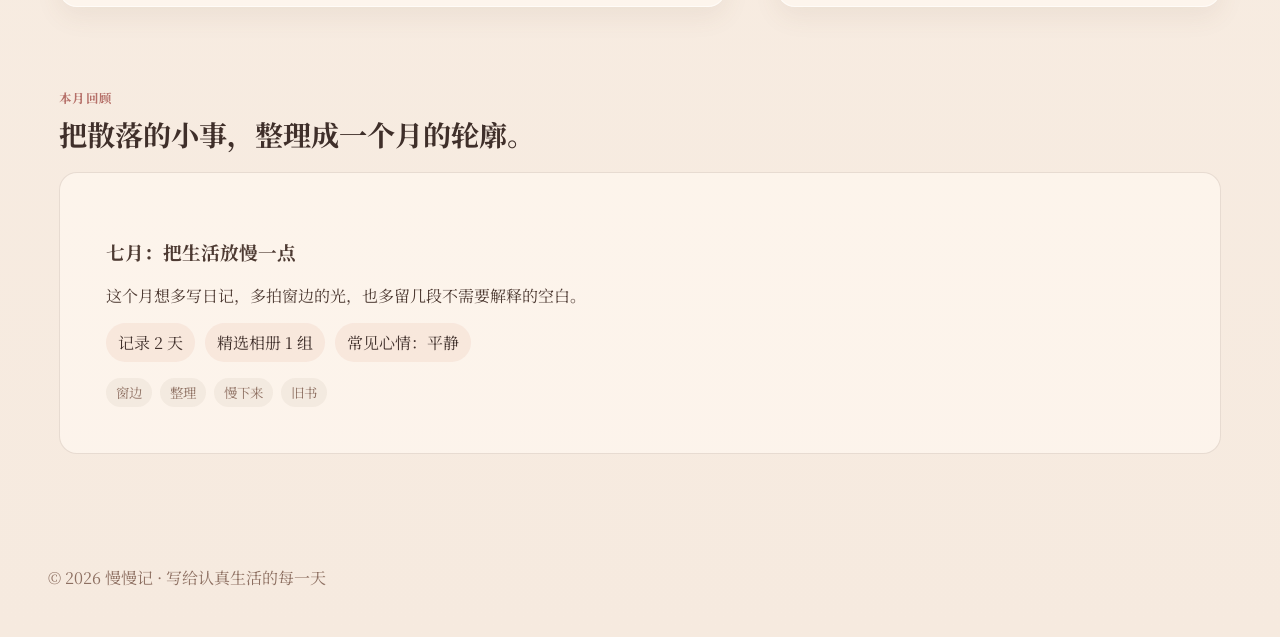
==== commit df083026: "Publish current journal version" ====
--- a/index.html
+++ b/index.html
@@ -3,257 +3,100 @@
   <head>
     <meta charset="UTF-8" />
     <meta name="viewport" content="width=device-width, initial-scale=1.0" />
-    <meta
-      name="description"
-      content="我的博客，一个温暖手账风的动态博客首页，适合个人随笔、旅行记录、读书笔记和生活碎片。"
-    />
-    <title>我的博客 | 温暖手账风博客</title>
+    <meta name="description" content="一套温暖纸感的手账日记系统，记录文章、日记、相册和月度回顾。" />
+    <title>慢慢记 | 手账日记系统</title>
     <link rel="preconnect" href="https://fonts.googleapis.com" />
     <link rel="preconnect" href="https://fonts.gstatic.com" crossorigin />
     <link
       href="https://fonts.googleapis.com/css2?family=Ma+Shan+Zheng&family=Noto+Serif+SC:wght@400;500;600;700&display=swap"
       rel="stylesheet"
     />
+    <link rel="icon" type="image/svg+xml" href="./favicon.svg" />
     <link rel="stylesheet" href="./style.css" />
   </head>
-  <body>
+  <body data-page="home">
     <div class="paper-noise" aria-hidden="true"></div>
-    <div class="cursor-glow" aria-hidden="true"></div>
-
     <header class="topbar">
       <a class="brand" href="./index.html">
-        <span class="brand-mark">M</span>
+        <span class="brand-mark">慢</span>
         <span>
-          <strong>我的博客</strong>
-          <small>写给自己看的温柔记录</small>
+          <strong>慢慢记</strong>
+          <small>日记、文章、相册和月度回顾</small>
         </span>
       </a>
-
-      <nav class="nav">
-        <a href="./posts.html">文章</a>
-        <a href="./post.html">详情</a>
-        <a href="./publish.html">发布</a>
-        <a href="./about.html">关于</a>
+      <nav class="nav" aria-label="主导航">
+        <a href="./index.html" data-nav="home">首页</a>
+        <a href="./diary.html" data-nav="diary">日记</a>
+        <a href="./posts.html" data-nav="posts">文章</a>
+        <a href="./albums.html" data-nav="albums">相册</a>
+        <a href="./calendar.html" data-nav="calendar">日历</a>
+        <a href="./review.html" data-nav="review">回顾</a>
+        <a href="./about.html" data-nav="about">关于</a>
       </nav>
+      <a class="write-button" href="./publish.html">+ 记录</a>
     </header>
 
-    <main id="top" class="page-shell">
-      <section class="hero reveal">
+    <main class="page-shell">
+      <section class="dashboard-hero reveal">
         <div class="hero-copy">
-          <div class="hero-badge">
-            <span class="dot"></span>
-            <span id="todayText">今天</span>
-          </div>
-          <h1>把日子写成一页一页会呼吸的手账。</h1>
+          <p class="eyebrow">今日记录台</p>
+          <h1>把日子收进一页温暖的纸里。</h1>
           <p>
-            这里记录旅行时的风、读书时的灯、晚饭后的碎语，还有那些看起来很小、却值得被认真保存的瞬间。
+            这里可以写长文章，也可以记下一天的心情、天气、今日小事，或者用 3-5 张照片整理一个相册集。
           </p>
-
           <div class="hero-actions">
-            <a class="btn btn-primary" href="./post.html?id=2026-07-03-sea-breeze-slow">翻开最新一页</a>
-            <a class="btn btn-secondary" href="./publish.html">去发布一篇</a>
+            <a class="btn btn-primary" href="./publish.html">写一条记录</a>
+            <a class="btn btn-secondary" href="./calendar.html">查看日历</a>
           </div>
         </div>
-
-        <aside class="hero-note float-card">
-          <div class="note-tape note-tape-left"></div>
-          <div class="note-tape note-tape-right"></div>
-          <p class="note-label">今日心情</p>
-          <h2>慢一点，也没关系。</h2>
-          <p>
-            今天适合把咖啡喝完，把想法记下，把还没写完的故事留给晚上。
-          </p>
-          <div class="note-meta">
-            <span>☁️ 微风</span>
-            <span>📖 读书中</span>
-            <span>☕ 半杯拿铁</span>
+        <aside class="today-card panel">
+          <p class="panel-label">Today</p>
+          <h2 id="todayTitle">今天</h2>
+          <div class="today-grid">
+            <span>心情</span><strong id="todayMood">平静</strong>
+            <span>天气</span><strong id="todayWeather">晴</strong>
+            <span>记录</span><strong id="todayCount">0 条</strong>
           </div>
+          <div class="little-list" id="homeLittleThings"></div>
         </aside>
       </section>
 
-      <section class="feature-grid reveal">
-        <article class="featured-card float-card">
-          <span class="sticker">置顶</span>
-          <div class="featured-image featured-image-1"></div>
-          <div class="card-body">
-            <p class="eyebrow">本周随笔</p>
-            <h3>在黄昏之前，把心事折成一张小纸条</h3>
-            <p>
-              周三傍晚我去楼下买牛奶，回来路上风很轻，树影落在地面像翻页时晃动的铅笔线。
-              我忽然觉得，最近很多焦虑其实都不算大事，只是太久没好好坐下来和自己说话。
-              于是我把桌子擦干净，重新打开台灯，像重新整理一小段生活。
-            </p>
-            <a href="./post.html?id=2026-07-03-sea-breeze-slow" class="text-link">阅读全文</a>
-          </div>
-        </article>
-
-        <aside class="sidebar-card">
-          <div class="sidebar-section">
-            <p class="eyebrow">手账栏</p>
-            <div class="memo-list">
-              <div class="memo-item">
-                <span>07.03</span>
-                <p>整理了去年夏天的照片，发现海边的颜色比记忆里更安静。</p>
-              </div>
-              <div class="memo-item">
-                <span>06.28</span>
-                <p>重读一本旧书，顺手在页边写了几句，像和过去的自己打了个招呼。</p>
-              </div>
-              <div class="memo-item">
-                <span>06.20</span>
-                <p>把窗边的小台灯换成了暖色，晚上坐下来的时候，心也跟着软了一点。</p>
-              </div>
-            </div>
-          </div>
-
-          <div class="sidebar-section">
-            <p class="eyebrow">分类</p>
-            <div class="tag-cloud" id="categories">
-              <a href="./posts.html">旅行</a>
-              <a href="./posts.html">读书</a>
-              <a href="./posts.html">日常</a>
-              <a href="./posts.html">随笔</a>
-              <a href="./posts.html">摄影</a>
-              <a href="./posts.html">灵感</a>
-            </div>
-          </div>
-        </aside>
+      <section class="section reveal">
+        <div class="section-heading compact">
+          <p class="eyebrow">最近日记</p>
+          <h2>短短几行，也算认真生活过。</h2>
+        </div>
+        <div class="diary-strip" id="homeDiaries"></div>
       </section>
 
-      <section id="latest" class="section reveal">
-        <div class="section-heading">
-          <p class="eyebrow">最新文章</p>
-          <h2>像把便签贴在页面上，一张一张往下翻。</h2>
+      <section class="home-grid reveal">
+        <div class="panel">
+          <div class="section-heading compact">
+            <p class="eyebrow">精选文章</p>
+            <h2>适合慢慢读的长记录。</h2>
+          </div>
+          <div class="entry-list" id="homePosts"></div>
         </div>
-
-        <div class="post-grid">
-          <article class="post-card float-card" data-tilt>
-            <div class="post-thumb thumb-1"></div>
-            <div class="post-content">
-              <div class="post-meta">
-                <span>旅行</span>
-                <time>2026-07-03</time>
-              </div>
-              <h3>在海边的风里，重新认识了慢</h3>
-              <p>海浪不是在催促，而是在一遍遍提醒：有些事本来就可以慢慢来。</p>
-            </div>
-          </article>
-
-          <article class="post-card float-card" data-tilt>
-            <div class="post-thumb thumb-2"></div>
-            <div class="post-content">
-              <div class="post-meta">
-                <span>读书</span>
-                <time>2026-06-29</time>
-              </div>
-              <h3>一盏台灯，一本旧书，和一晚安静</h3>
-              <p>读到某一页时，忽然会停下来，像有人从很远的地方轻轻碰了一下自己。</p>
-            </div>
-          </article>
-
-          <article class="post-card float-card" data-tilt>
-            <div class="post-thumb thumb-3"></div>
-            <div class="post-content">
-              <div class="post-meta">
-                <span>日常</span>
-                <time>2026-06-25</time>
-              </div>
-              <h3>把家里收拾成了适合长住的样子</h3>
-              <p>换了桌布、摆了花、擦亮玻璃，像是把生活重新摊平，再一点点折好。</p>
-            </div>
-          </article>
-
-          <article class="post-card float-card" data-tilt>
-            <div class="post-thumb thumb-4"></div>
-            <div class="post-content">
-              <div class="post-meta">
-                <span>随笔</span>
-                <time>2026-06-20</time>
-              </div>
-              <h3>我开始喜欢不那么用力的答案</h3>
-              <p>不是每个问题都要立刻解决，有些时候，先陪自己坐一会儿就已经很好。</p>
-            </div>
-          </article>
-        </div>
-
-        <div class="section-actions">
-            <a class="btn btn-secondary" href="./posts.html">查看全部文章</a>
-          <a class="btn btn-primary" href="./publish.html">发布新文章</a>
-        </div>
-      </section>
-
-      <section id="memory" class="section reveal">
-        <div class="section-heading">
-          <p class="eyebrow">生活碎片</p>
-          <h2>把照片、票根、手写字和天气，都收进这一页。</h2>
-        </div>
-
-        <div class="scrapbook">
-          <figure class="photo-card rotate-left">
-            <div class="photo photo-1"></div>
-            <figcaption>午后窗台的光。</figcaption>
-          </figure>
-          <figure class="photo-card rotate-right">
-            <div class="photo photo-2"></div>
-            <figcaption>路边的花和一小段风。</figcaption>
-          </figure>
-          <figure class="photo-card rotate-left">
-            <div class="photo photo-3"></div>
-            <figcaption>刚买回来的旧书。</figcaption>
-          </figure>
-          <figure class="photo-card rotate-right">
-            <div class="photo photo-4"></div>
-            <figcaption>旅行结束前的最后一张照片。</figcaption>
-          </figure>
+        <div class="panel">
+          <div class="section-heading compact">
+            <p class="eyebrow">最近相册</p>
+            <h2>三五张照片，留住一段时间。</h2>
+          </div>
+          <div class="album-mini-list" id="homeAlbums"></div>
         </div>
       </section>
 
       <section class="section reveal">
-        <div class="section-heading">
-          <p class="eyebrow">阅读路线</p>
-          <h2>像把目录写在角落，方便慢慢翻回去。</h2>
+        <div class="section-heading compact">
+          <p class="eyebrow">本月回顾</p>
+          <h2>把散落的小事，整理成一个月的轮廓。</h2>
         </div>
-
-        <div class="timeline">
-          <article class="timeline-item">
-            <span>01</span>
-            <div>
-              <h3>旅行</h3>
-              <p>记录出发、抵达、错过和意外的小惊喜。</p>
-            </div>
-          </article>
-          <article class="timeline-item">
-            <span>02</span>
-            <div>
-              <h3>读书</h3>
-              <p>摘下让人停顿的句子，顺手写一点自己的回声。</p>
-            </div>
-          </article>
-          <article class="timeline-item">
-            <span>03</span>
-            <div>
-              <h3>日常</h3>
-              <p>把平凡的日子认真收藏，留住能发光的细节。</p>
-            </div>
-          </article>
-        </div>
-      </section>
-
-      <section id="about" class="section about reveal">
-        <div class="about-card float-card">
-          <p class="eyebrow">关于这里</p>
-          <h2>这是一个写给自己看的角落。</h2>
-          <p>
-            没有很重的商业感，也不追求炫技。它只想像一本摊开的手账，让人愿意坐下来，
-            慢慢翻，慢慢读，慢慢把自己的生活也记下来。
-          </p>
-          <a class="btn btn-primary" href="#top">回到顶部</a>
-        </div>
+        <div class="review-band" id="homeReview"></div>
       </section>
     </main>
 
     <footer class="footer">
-      <p>© 2026 我的博客 · 写给自己，也写给认真生活的人。</p>
+      <p>© 2026 慢慢记 · 写给认真生活的每一天</p>
     </footer>
 
     <script src="./blog-config.js"></script>
--- a/style.css
+++ b/style.css
@@ -1,18 +1,17 @@
 :root {
   --bg: #f6eadf;
   --bg-2: #f0dfcf;
-  --card: rgba(255, 248, 240, 0.86);
-  --card-strong: #fff8f0;
+  --paper: #fff8f0;
+  --paper-soft: rgba(255, 248, 240, 0.78);
   --text: #4d3a32;
   --muted: #8d6f61;
-  --line: rgba(134, 104, 89, 0.16);
+  --line: rgba(134, 104, 89, 0.18);
   --accent: #d78b73;
-  --accent-2: #b56f68;
-  --shadow: 0 18px 50px rgba(121, 89, 69, 0.14);
-  --radius-xl: 32px;
-  --radius-lg: 24px;
-  --radius-md: 18px;
-  --radius-sm: 14px;
+  --accent-strong: #b56f68;
+  --ink: #3f2f2a;
+  --shadow: 0 18px 42px rgba(121, 89, 69, 0.12);
+  --shadow-soft: 0 10px 26px rgba(121, 89, 69, 0.08);
+  --radius: 18px;
 }
 
 * {
@@ -25,14 +24,13 @@
 
 body {
   margin: 0;
+  min-height: 100vh;
   color: var(--text);
   background:
-    radial-gradient(circle at top left, rgba(255, 255, 255, 0.75), transparent 36%),
-    radial-gradient(circle at right 20%, rgba(255, 220, 200, 0.55), transparent 24%),
+    radial-gradient(circle at top left, rgba(255, 255, 255, 0.7), transparent 34%),
+    radial-gradient(circle at right 12%, rgba(255, 220, 200, 0.42), transparent 22%),
     linear-gradient(180deg, #f9efe5 0%, var(--bg) 100%);
-  font-family: "Noto Serif SC", "Songti SC", "STSong", serif;
-  min-height: 100vh;
-  overflow-x: hidden;
+  font-family: "Noto Serif SC", "Songti SC", serif;
 }
 
 a {
@@ -40,61 +38,28 @@
   text-decoration: none;
 }
 
-::selection {
-  background: rgba(215, 139, 115, 0.25);
-}
-
-.paper-noise,
-.paper-noise::before,
-.paper-noise::after {
+img {
+  display: block;
+  max-width: 100%;
+}
+
+input,
+textarea,
+button {
+  font: inherit;
+}
+
+.paper-noise {
   pointer-events: none;
   position: fixed;
   inset: 0;
   z-index: 0;
-}
-
-.paper-noise {
-  opacity: 0.35;
+  opacity: 0.34;
   mix-blend-mode: multiply;
   background-image:
-    linear-gradient(rgba(255, 255, 255, 0.03), rgba(255, 255, 255, 0.03)),
-    repeating-linear-gradient(
-      0deg,
-      rgba(79, 57, 48, 0.02) 0,
-      rgba(79, 57, 48, 0.02) 1px,
-      transparent 1px,
-      transparent 4px
-    );
-}
-
-.paper-noise::before {
-  content: "";
-  background:
-    radial-gradient(circle at 20% 20%, rgba(255, 255, 255, 0.12), transparent 24%),
-    radial-gradient(circle at 80% 10%, rgba(255, 255, 255, 0.08), transparent 18%);
-}
-
-.paper-noise::after {
-  content: "";
-  background-image:
+    repeating-linear-gradient(0deg, rgba(79, 57, 48, 0.02) 0, rgba(79, 57, 48, 0.02) 1px, transparent 1px, transparent 4px),
     radial-gradient(rgba(100, 70, 50, 0.06) 0.8px, transparent 0.8px);
-  background-size: 24px 24px;
-  opacity: 0.35;
-}
-
-.cursor-glow {
-  position: fixed;
-  left: 0;
-  top: 0;
-  width: 300px;
-  height: 300px;
-  transform: translate(-50%, -50%);
-  border-radius: 50%;
-  background: radial-gradient(circle, rgba(255, 192, 168, 0.18), transparent 68%);
-  filter: blur(8px);
-  pointer-events: none;
-  z-index: 0;
-  opacity: 0.9;
+  background-size: auto, 24px 24px;
 }
 
 .topbar,
@@ -105,1062 +70,992 @@
 }
 
 .topbar {
-  display: flex;
+  max-width: 1480px;
+  margin: 0 auto;
+  padding: 28px clamp(22px, 4.6vw, 72px);
+  display: grid;
+  grid-template-columns: auto 1fr auto;
   align-items: center;
-  justify-content: space-between;
-  gap: 24px;
-  padding: 28px clamp(20px, 4vw, 48px);
-  max-width: 1320px;
-  margin: 0 auto;
+  gap: 22px;
 }
 
 .brand {
   display: inline-flex;
   align-items: center;
-  gap: 14px;
+  gap: 12px;
+  min-width: 210px;
 }
 
 .brand-mark {
-  width: 48px;
-  height: 48px;
-  border-radius: 16px;
+  width: 46px;
+  height: 46px;
   display: grid;
   place-items: center;
+  border-radius: 14px;
   background: linear-gradient(145deg, #fff7ef, #f1d8c7);
-  box-shadow: inset 0 1px 0 rgba(255, 255, 255, 0.85), var(--shadow);
+  box-shadow: inset 0 1px 0 rgba(255, 255, 255, 0.8), var(--shadow);
+  color: var(--accent-strong);
   font-family: "Ma Shan Zheng", cursive;
   font-size: 1.5rem;
-  color: var(--accent-2);
 }
 
 .brand strong {
   display: block;
   font-size: 1.05rem;
-  letter-spacing: 0.04em;
+  color: var(--ink);
 }
 
 .brand small {
   display: block;
-  color: var(--muted);
   margin-top: 2px;
-  font-size: 0.84rem;
+  color: var(--muted);
+  font-size: 0.78rem;
+  white-space: nowrap;
 }
 
 .nav {
+  justify-self: center;
   display: flex;
   align-items: center;
-  gap: 22px;
-  padding: 12px 18px;
-  border: 1px solid rgba(255, 255, 255, 0.5);
+  gap: 4px;
+  padding: 7px;
+  border: 1px solid rgba(255, 255, 255, 0.55);
   border-radius: 999px;
-  background: rgba(255, 248, 240, 0.62);
+  background: rgba(255, 248, 240, 0.7);
+  box-shadow: 0 10px 28px rgba(121, 89, 69, 0.09);
   backdrop-filter: blur(14px);
-  box-shadow: var(--shadow);
 }
 
 .nav a {
-  color: var(--muted);
-  font-size: 0.96rem;
-  transition: color 180ms ease, transform 180ms ease;
-}
-
-.nav a:hover {
-  color: var(--accent-2);
-  transform: translateY(-1px);
+  padding: 8px 13px;
+  border-radius: 999px;
+  color: var(--muted);
+  font-size: 0.92rem;
+  transition: color 160ms ease, background 160ms ease;
+}
+
+.nav a:hover,
+.nav a.active {
+  color: var(--ink);
+  background: rgba(215, 139, 115, 0.13);
+}
+
+.write-button {
+  justify-self: end;
+  padding: 10px 15px;
+  border-radius: 999px;
+  color: #fffaf6;
+  background: var(--accent-strong);
+  box-shadow: 0 12px 28px rgba(181, 111, 104, 0.24);
+  font-size: 0.94rem;
+}
+
+.write-button.active {
+  background: var(--ink);
 }
 
 .page-shell {
-  max-width: 1320px;
+  max-width: 1480px;
   margin: 0 auto;
-  padding: 12px clamp(20px, 4vw, 48px) 48px;
-}
-
-.hero,
-.feature-grid,
-.section,
-.about {
-  display: grid;
-  gap: 28px;
-}
-
-.hero {
-  grid-template-columns: 1.2fr 0.8fr;
+  padding: 24px clamp(22px, 4.6vw, 72px) 86px;
+}
+
+.wide-shell {
+  max-width: 1540px;
+}
+
+.dashboard-hero {
+  min-height: 640px;
+  display: grid;
+  grid-template-columns: minmax(0, 1.32fr) minmax(360px, 0.68fr);
   align-items: center;
-  min-height: calc(100vh - 120px);
-  padding: 28px 0 54px;
+  gap: clamp(42px, 7vw, 96px);
 }
 
 .hero-copy h1,
-.section-heading h2,
-.about-card h2,
-.featured-card h3,
-.post-content h3,
-.timeline-item h3,
-.hero-note h2 {
+.page-title h1 {
   margin: 0;
-  font-weight: 700;
-  line-height: 1.16;
-}
-
-.hero-copy h1 {
+  max-width: 11ch;
+  color: var(--ink);
   font-family: "Ma Shan Zheng", cursive;
-  font-size: clamp(3.1rem, 7vw, 6rem);
-  max-width: 10ch;
-  color: #4d352c;
-  text-shadow: 0 1px 0 rgba(255, 255, 255, 0.4);
+  font-size: clamp(3.3rem, 7vw, 6.2rem);
+  line-height: 1.05;
 }
 
 .hero-copy p,
-.section-heading p,
-.featured-card p,
-.post-content p,
-.about-card p,
-.timeline-item p,
-.hero-note p {
+.page-title p {
+  max-width: 760px;
   color: var(--muted);
   line-height: 1.9;
-  margin: 0;
-}
-
-.hero-copy > p {
-  max-width: 42rem;
-  margin-top: 20px;
-  font-size: 1.08rem;
-}
-
-.hero-badge,
-.post-meta,
-.note-meta,
-.memo-item,
-.timeline-item,
-.tag-cloud a {
-  display: inline-flex;
-  align-items: center;
-}
-
-.hero-badge {
-  gap: 10px;
-  padding: 10px 16px;
-  border-radius: 999px;
-  background: rgba(255, 248, 240, 0.72);
-  border: 1px solid rgba(255, 255, 255, 0.8);
-  box-shadow: var(--shadow);
-  color: var(--accent-2);
-  font-size: 0.96rem;
-}
-
-.dot {
-  width: 10px;
-  height: 10px;
-  border-radius: 50%;
-  background: linear-gradient(135deg, var(--accent), #f5b89d);
-  box-shadow: 0 0 0 6px rgba(215, 139, 115, 0.12);
-}
-
-.hero-actions {
+}
+
+.hero-actions,
+.form-actions {
   display: flex;
   flex-wrap: wrap;
-  gap: 14px;
-  margin-top: 28px;
-}
-
-.section-actions {
-  display: flex;
-  flex-wrap: wrap;
-  gap: 14px;
-  margin-top: 22px;
+  gap: 12px;
+  margin-top: 24px;
 }
 
 .btn {
+  border: 0;
+  cursor: pointer;
   display: inline-flex;
   align-items: center;
   justify-content: center;
-  min-height: 48px;
-  padding: 0 20px;
+  min-height: 42px;
+  padding: 10px 18px;
   border-radius: 999px;
-  transition: transform 180ms ease, box-shadow 180ms ease, background 180ms ease;
-  font-size: 0.98rem;
-}
-
-.btn:hover {
-  transform: translateY(-2px);
+  transition: background 160ms ease, color 160ms ease, border 160ms ease;
 }
 
 .btn-primary {
-  background: linear-gradient(145deg, #d78b73, #c97167);
   color: #fffaf6;
-  box-shadow: 0 18px 32px rgba(195, 116, 92, 0.28);
+  background: var(--accent-strong);
+}
+
+.btn-primary:hover {
+  background: #9f5d58;
 }
 
 .btn-secondary {
+  color: var(--text);
+  border: 1px solid var(--line);
   background: rgba(255, 248, 240, 0.68);
-  border: 1px solid rgba(181, 111, 104, 0.16);
-  color: var(--accent-2);
-}
-
-.float-card {
-  animation: float 7s ease-in-out infinite;
-}
-
-.hero-note,
-.featured-card,
-.sidebar-card,
-.about-card,
-.post-card,
-.photo-card {
-  border-radius: var(--radius-xl);
-  background: var(--card);
-  border: 1px solid rgba(255, 255, 255, 0.64);
-  box-shadow: var(--shadow);
-  backdrop-filter: blur(14px);
-}
-
-.hero-note {
+}
+
+.btn-secondary:hover {
+  border-color: rgba(181, 111, 104, 0.38);
+  background: rgba(255, 248, 240, 0.94);
+}
+
+.btn-danger {
+  color: #8a4642;
+  border: 1px solid rgba(181, 111, 104, 0.28);
+  background: rgba(181, 111, 104, 0.08);
+}
+
+.btn-danger:hover {
+  color: #fffaf6;
+  background: #9f5d58;
+}
+
+.panel {
+  border: 1px solid rgba(255, 255, 255, 0.58);
+  border-radius: var(--radius);
+  background: var(--paper-soft);
+  box-shadow: var(--shadow-soft);
+  backdrop-filter: blur(12px);
+}
+
+.today-card {
+  padding: clamp(30px, 4vw, 48px);
+}
+
+.panel-label,
+.eyebrow {
+  margin: 0 0 10px;
+  color: var(--accent-strong);
+  font-size: 0.78rem;
+  font-weight: 700;
+  letter-spacing: 0.12em;
+  text-transform: uppercase;
+}
+
+.today-card h2 {
+  margin: 0 0 20px;
+  font-size: clamp(2rem, 5vw, 3.8rem);
+  color: var(--ink);
+}
+
+.today-grid {
+  display: grid;
+  grid-template-columns: 74px 1fr;
+  gap: 12px;
+  padding: 18px 0;
+  border-top: 1px solid var(--line);
+  border-bottom: 1px solid var(--line);
+}
+
+.today-grid span {
+  color: var(--muted);
+}
+
+.little-list {
+  margin-top: 18px;
+  display: grid;
+  gap: 10px;
+}
+
+.little-list span {
+  padding-left: 18px;
   position: relative;
-  padding: 34px 30px 30px;
-  min-height: 420px;
-  overflow: hidden;
-  transform: rotate(1.8deg);
-}
-
-.hero-note::before {
+  color: var(--text);
+}
+
+.little-list span::before {
   content: "";
   position: absolute;
-  inset: 18px;
-  border-radius: calc(var(--radius-xl) - 10px);
-  border: 1px dashed rgba(181, 111, 104, 0.18);
-}
-
-.note-label,
-.eyebrow {
-  text-transform: uppercase;
-  letter-spacing: 0.16em;
-  font-size: 0.74rem;
-  color: var(--accent-2);
-}
-
-.hero-note h2 {
-  margin: 14px 0 12px;
-  font-size: clamp(2rem, 3vw, 2.8rem);
-}
-
-.note-meta {
+  left: 0;
+  top: 0.75em;
+  width: 6px;
+  height: 6px;
+  border-radius: 50%;
+  background: var(--accent);
+}
+
+.section {
+  margin-top: 82px;
+}
+
+.section-heading {
+  margin-bottom: 20px;
+}
+
+.section-heading h2 {
+  margin: 0;
+  max-width: 720px;
+  color: var(--ink);
+  font-size: clamp(1.6rem, 3vw, 2.6rem);
+  line-height: 1.25;
+}
+
+.section-heading.compact h2 {
+  font-size: clamp(1.25rem, 2.2vw, 1.8rem);
+}
+
+.diary-strip,
+.home-grid,
+.calendar-layout,
+.publish-layout,
+.about-layout {
+  display: grid;
+  gap: clamp(28px, 4vw, 54px);
+}
+
+.diary-strip {
+  grid-template-columns: repeat(3, minmax(0, 1fr));
+  gap: 28px;
+}
+
+.home-grid,
+.calendar-layout,
+.publish-layout,
+.about-layout {
+  grid-template-columns: minmax(0, 1.2fr) minmax(320px, 0.8fr);
+}
+
+.diary-card,
+.entry-card,
+.album-card,
+.review-card {
+  border: 1px solid var(--line);
+  border-radius: var(--radius);
+  background: rgba(255, 248, 240, 0.72);
+  overflow: hidden;
+}
+
+.diary-card {
+  padding: 28px;
+  min-height: 260px;
+}
+
+.diary-card time,
+.meta,
+.card-meta {
+  color: var(--muted);
+  font-size: 0.9rem;
+}
+
+.diary-card h3,
+.entry-card h3,
+.album-card h3,
+.review-card h3 {
+  margin: 10px 0;
+  color: var(--ink);
+  font-size: 1.25rem;
+  line-height: 1.35;
+}
+
+.diary-card p,
+.entry-card p,
+.album-card p,
+.review-card p,
+.about-note p {
+  color: var(--muted);
+  line-height: 1.8;
+}
+
+.entry-list,
+.album-mini-list,
+.review-list {
+  display: grid;
+  gap: 14px;
+}
+
+.entry-row {
+  display: grid;
+  grid-template-columns: 108px 1fr;
+  gap: 24px;
+  padding: 24px 0;
+  border-top: 1px solid var(--line);
+}
+
+.entry-row:first-child {
+  border-top: 0;
+}
+
+.album-mini {
+  display: grid;
+  grid-template-columns: 96px 1fr;
+  gap: 16px;
+  padding: 22px 0;
+  border-top: 1px solid var(--line);
+}
+
+.album-mini:first-child {
+  border-top: 0;
+}
+
+.album-mini img {
+  width: 96px;
+  height: 78px;
+  object-fit: cover;
+  border-radius: 12px;
+}
+
+.review-band {
+  padding: clamp(28px, 4vw, 46px);
+  border: 1px solid var(--line);
+  border-radius: var(--radius);
+  background: rgba(255, 248, 240, 0.68);
+}
+
+.page-title {
+  padding: 68px 0 44px;
+}
+
+.page-title h1 {
+  max-width: 8ch;
+}
+
+.toolbar {
+  padding: 22px;
+  display: grid;
+  grid-template-columns: minmax(220px, 360px) 1fr;
+  gap: 16px;
+  align-items: center;
+  margin-bottom: 34px;
+}
+
+input,
+textarea {
+  width: 100%;
+  border: 1px solid var(--line);
+  border-radius: 12px;
+  background: rgba(255, 253, 249, 0.82);
+  color: var(--text);
+  padding: 12px 13px;
+  outline: none;
+}
+
+textarea {
+  resize: vertical;
+}
+
+input:focus,
+textarea:focus {
+  border-color: rgba(181, 111, 104, 0.55);
+  box-shadow: 0 0 0 3px rgba(215, 139, 115, 0.12);
+}
+
+.chip-row {
+  display: flex;
   flex-wrap: wrap;
-  gap: 10px;
-  margin-top: 26px;
-}
-
-.note-meta span {
+  gap: 8px;
+}
+
+.chip {
+  border: 1px solid var(--line);
+  border-radius: 999px;
+  background: rgba(255, 248, 240, 0.62);
+  color: var(--muted);
+  cursor: pointer;
   padding: 8px 12px;
+}
+
+.chip.active,
+.chip:hover {
+  color: var(--ink);
+  border-color: rgba(181, 111, 104, 0.36);
+  background: rgba(215, 139, 115, 0.13);
+}
+
+.timeline-list {
+  display: grid;
+  gap: 28px;
+}
+
+.timeline-item {
+  display: grid;
+  grid-template-columns: 150px minmax(0, 1fr);
+  gap: 34px;
+  padding: 34px;
+  border: 1px solid var(--line);
+  border-radius: var(--radius);
+  background: rgba(255, 248, 240, 0.68);
+}
+
+.timeline-date {
+  color: var(--accent-strong);
+  font-weight: 700;
+}
+
+.card-grid,
+.album-grid {
+  display: grid;
+  grid-template-columns: repeat(3, minmax(0, 1fr));
+  gap: 34px;
+}
+
+.entry-card img,
+.album-card .album-cover {
+  width: 100%;
+  height: 280px;
+  object-fit: cover;
+}
+
+.entry-card-body,
+.album-card-body {
+  padding: 28px;
+}
+
+.tag-list {
+  display: flex;
+  flex-wrap: wrap;
+  gap: 8px;
+  margin-top: 14px;
+}
+
+.tag-list span {
+  color: var(--muted);
+  background: rgba(141, 111, 97, 0.08);
   border-radius: 999px;
-  background: rgba(247, 233, 222, 0.9);
-  border: 1px solid rgba(181, 111, 104, 0.12);
-  font-size: 0.9rem;
-}
-
-.note-tape {
-  position: absolute;
-  width: 104px;
-  height: 32px;
-  background: linear-gradient(180deg, rgba(250, 237, 224, 0.9), rgba(235, 211, 195, 0.85));
-  opacity: 0.75;
-  filter: blur(0.2px);
-}
-
-.note-tape-left {
-  top: 16px;
-  left: 36px;
-  transform: rotate(-18deg);
-}
-
-.note-tape-right {
-  top: 18px;
-  right: 34px;
-  transform: rotate(16deg);
-}
-
-.feature-grid {
-  grid-template-columns: 1.25fr 0.75fr;
-  align-items: start;
-  margin-top: 4px;
-}
-
-.featured-card {
-  position: relative;
-  display: grid;
-  grid-template-columns: 0.96fr 1.04fr;
-  gap: 24px;
-  padding: 22px;
-  min-height: 360px;
-}
-
-.featured-image,
-.post-thumb,
-.photo {
-  border-radius: calc(var(--radius-lg) - 6px);
-  background-size: cover;
-  background-position: center;
-  position: relative;
-}
-
-.featured-image::after,
-.post-thumb::after,
-.photo::after {
-  content: "";
-  position: absolute;
-  inset: 0;
-  border-radius: inherit;
-  background: linear-gradient(180deg, transparent 0%, rgba(62, 43, 34, 0.12) 100%);
-}
-
-.featured-image-1 {
-  min-height: 100%;
-  background-image:
-    linear-gradient(150deg, rgba(255, 255, 255, 0.08), rgba(96, 65, 52, 0.05)),
-    radial-gradient(circle at 30% 20%, rgba(255, 240, 220, 0.42), transparent 28%),
-    url("https://images.unsplash.com/photo-1493246507139-91e8fad9978e?auto=format&fit=crop&w=1200&q=80");
-  transform: rotate(-1.8deg);
-}
-
-.card-body {
+  padding: 5px 10px;
+  font-size: 0.84rem;
+}
+
+.album-stack {
+  display: grid;
+  grid-template-columns: 1fr 1fr;
+  gap: 5px;
+  height: 290px;
+  padding: 10px;
+}
+
+.album-stack img:first-child {
+  grid-row: span 2;
+}
+
+.album-stack img {
+  width: 100%;
+  height: 100%;
+  min-height: 0;
+  object-fit: cover;
+  border-radius: 10px;
+}
+
+.article-shell {
+  max-width: 1120px;
+}
+
+.article-hero {
+  padding: clamp(34px, 5vw, 64px);
+  border: 1px solid var(--line);
+  border-radius: var(--radius);
+  background: rgba(255, 248, 240, 0.78);
+}
+
+.article-hero h1 {
+  margin: 10px 0;
+  color: var(--ink);
+  font-size: clamp(2rem, 5vw, 4rem);
+  line-height: 1.12;
+}
+
+.article-meta {
   display: flex;
-  flex-direction: column;
-  justify-content: center;
-  padding: 10px 4px;
-}
-
-.featured-card h3,
-.post-content h3 {
-  font-size: clamp(1.5rem, 2.5vw, 2.2rem);
-  margin: 10px 0 12px;
-}
-
-.sticker {
-  position: absolute;
-  left: 24px;
-  top: 20px;
-  transform: rotate(-10deg);
-  background: linear-gradient(135deg, #fff4cd, #ffd7c5);
-  padding: 8px 14px;
-  border-radius: 999px;
-  font-size: 0.84rem;
-  color: #8d5a43;
-  box-shadow: 0 12px 20px rgba(194, 142, 103, 0.2);
-}
-
-.sidebar-card {
-  padding: 24px;
-  display: grid;
-  gap: 20px;
-  background: rgba(255, 248, 240, 0.74);
-}
-
-.memo-list {
-  display: grid;
-  gap: 12px;
-  margin-top: 14px;
-}
-
-.memo-item {
-  gap: 12px;
-  padding: 12px 14px;
-  border-radius: 18px;
-  background: rgba(247, 233, 222, 0.95);
-  border: 1px solid rgba(181, 111, 104, 0.1);
-}
-
-.memo-item span {
-  flex: 0 0 auto;
-  font-size: 0.8rem;
-  color: var(--accent-2);
-  letter-spacing: 0.04em;
-}
-
-.memo-item p {
-  font-size: 0.95rem;
-  line-height: 1.6;
-}
-
-.tag-cloud {
+  flex-wrap: wrap;
+  gap: 10px 18px;
+  color: var(--muted);
+}
+
+.article-cover {
+  width: 100%;
+  max-height: 460px;
+  object-fit: cover;
+  margin-top: 22px;
+  border-radius: 14px;
+}
+
+.article-content {
+  margin-top: 34px;
+  padding: clamp(34px, 5vw, 62px);
+  border: 1px solid var(--line);
+  border-radius: var(--radius);
+  background: rgba(255, 248, 240, 0.66);
+}
+
+.detail-diary.article-hero,
+.detail-diary.article-content {
+  max-width: 860px;
+  margin-left: auto;
+  margin-right: auto;
+}
+
+.detail-diary.article-content {
+  background:
+    linear-gradient(90deg, rgba(181, 111, 104, 0.08) 0 2px, transparent 2px),
+    rgba(255, 248, 240, 0.7);
+}
+
+.detail-post.article-hero {
+  display: grid;
+  gap: 14px;
+}
+
+.detail-album.article-content {
+  max-width: 1180px;
+}
+
+.article-content p {
+  color: var(--text);
+  font-size: 1.08rem;
+  line-height: 2.08;
+}
+
+.photo-story {
+  display: grid;
+  grid-template-columns: repeat(2, minmax(0, 1fr));
+  gap: 28px;
+  margin-top: 32px;
+}
+
+.photo-story figure:first-child {
+  grid-column: 1 / -1;
+}
+
+.photo-story figure {
+  margin: 0;
+}
+
+.photo-story img {
+  width: 100%;
+  border-radius: 14px;
+}
+
+.photo-story figcaption {
+  margin-top: 8px;
+  color: var(--muted);
+  font-size: 0.94rem;
+}
+
+.calendar-panel {
+  padding: 20px;
+}
+
+.calendar-head,
+.calendar-days,
+.calendar-cells {
+  display: grid;
+  grid-template-columns: repeat(7, 1fr);
+  gap: 8px;
+}
+
+.calendar-head {
+  display: flex;
+  justify-content: space-between;
+  align-items: center;
+  margin-bottom: 16px;
+}
+
+.calendar-days {
+  color: var(--muted);
+  font-size: 0.86rem;
+  text-align: center;
+  margin-bottom: 8px;
+}
+
+.calendar-cell {
+  min-height: 92px;
+  padding: 9px;
+  border: 1px solid var(--line);
+  border-radius: 12px;
+  background: rgba(255, 248, 240, 0.52);
+}
+
+.calendar-cell.empty {
+  opacity: 0.38;
+}
+
+.calendar-cell strong {
+  display: block;
+  color: var(--ink);
+}
+
+.dots {
+  display: flex;
+  gap: 4px;
+  margin-top: 8px;
+}
+
+.dot {
+  width: 7px;
+  height: 7px;
+  border-radius: 50%;
+  background: var(--accent);
+}
+
+.review-card {
+  padding: 26px;
+}
+
+.review-metrics {
   display: flex;
   flex-wrap: wrap;
   gap: 10px;
-  margin-top: 14px;
-}
-
-.tag-cloud a {
-  justify-content: center;
-  min-height: 36px;
-  padding: 0 14px;
+  margin: 16px 0;
+}
+
+.review-metrics span {
+  padding: 8px 12px;
   border-radius: 999px;
-  background: rgba(255, 240, 231, 0.95);
-  border: 1px solid rgba(181, 111, 104, 0.12);
-  color: var(--accent-2);
-  transition: transform 180ms ease, background 180ms ease;
-}
-
-.tag-cloud a:hover {
-  transform: translateY(-2px) rotate(-2deg);
-  background: #fff8f2;
-}
-
-.section {
-  padding: 44px 0 0;
-}
-
-.section-heading {
-  max-width: 52rem;
-}
-
-.section-heading h2,
-.about-card h2 {
-  font-size: clamp(2rem, 3.4vw, 3.2rem);
-  margin-top: 12px;
-}
-
-.post-grid {
+  background: rgba(215, 139, 115, 0.12);
+  color: var(--ink);
+}
+
+.publish-form {
+  padding: clamp(24px, 3.2vw, 42px);
+}
+
+.segmented {
+  display: flex;
+  gap: 8px;
+  padding: 6px;
+  margin-bottom: 20px;
+  border: 1px solid var(--line);
+  border-radius: 999px;
+  background: rgba(255, 248, 240, 0.62);
+}
+
+.segmented label {
+  flex: 1;
+  cursor: pointer;
+  text-align: center;
+  padding: 10px 12px;
+  border-radius: 999px;
+  color: var(--muted);
+}
+
+.segmented input {
+  width: auto;
+  position: absolute;
+  opacity: 0;
+}
+
+.segmented label:has(input:checked) {
+  color: var(--ink);
+  background: rgba(215, 139, 115, 0.16);
+}
+
+.form-grid {
   display: grid;
   grid-template-columns: repeat(2, minmax(0, 1fr));
-  gap: 22px;
-}
-
-.posts-toolbar {
-  display: grid;
+  gap: 14px;
+}
+
+.publish-form label {
+  display: grid;
+  gap: 7px;
+  margin-bottom: 14px;
+  color: var(--ink);
+}
+
+.publish-title h1 {
+  max-width: 10ch;
+}
+
+.form-section {
+  padding: 28px;
+  margin-top: 22px;
+  border: 1px solid var(--line);
+  border-radius: var(--radius);
+  background: rgba(255, 253, 249, 0.42);
+}
+
+.form-section-head {
+  margin-bottom: 18px;
+}
+
+.form-section-head h2 {
+  margin: 0;
+  color: var(--ink);
+  font-size: 1.55rem;
+}
+
+.diary-compose {
+  background:
+    linear-gradient(90deg, rgba(215, 139, 115, 0.12) 0 3px, transparent 3px),
+    rgba(255, 253, 249, 0.46);
+}
+
+.post-compose {
+  background: rgba(255, 248, 240, 0.66);
+}
+
+.album-compose {
+  background:
+    linear-gradient(135deg, rgba(215, 139, 115, 0.11), transparent 32%),
+    rgba(255, 253, 249, 0.46);
+}
+
+.media-source-grid {
+  display: grid;
+  grid-template-columns: 1fr 1fr;
+  gap: 16px;
+}
+
+.image-preview {
+  display: grid;
+  place-items: center;
+  min-height: 190px;
+  margin: 10px 0 18px;
+  border: 1px dashed rgba(141, 111, 97, 0.32);
+  border-radius: 16px;
+  background: rgba(255, 248, 240, 0.48);
+  color: var(--muted);
+  overflow: hidden;
+}
+
+.cover-preview img {
+  width: 100%;
+  height: 260px;
+  object-fit: cover;
+}
+
+.album-preview-grid {
+  grid-template-columns: repeat(3, minmax(0, 1fr));
   gap: 12px;
-  margin: 20px 0 22px;
-}
-
-.posts-catalog {
-  display: grid;
+  padding: 12px;
+  place-items: stretch;
+}
+
+.album-preview-grid > span {
+  grid-column: 1 / -1;
+  align-self: center;
+  text-align: center;
+}
+
+.album-preview-grid figure {
+  margin: 0;
+}
+
+.album-preview-grid img {
+  width: 100%;
+  height: 130px;
+  object-fit: cover;
+  border-radius: 10px;
+}
+
+.album-preview-grid figcaption {
+  margin-top: 6px;
+  color: var(--muted);
+  font-size: 0.82rem;
+}
+
+.form-hint {
+  margin: 4px 0 8px;
+  color: var(--muted);
+}
+
+.draft-panel {
+  padding: clamp(24px, 3vw, 38px);
+  align-self: start;
+  position: sticky;
+  top: 20px;
+}
+
+.write-tips {
+  margin-top: 28px;
+  padding-top: 22px;
+  border-top: 1px solid var(--line);
+}
+
+.write-tips h3 {
+  margin: 0 0 12px;
+  color: var(--ink);
+}
+
+.write-tips p {
+  color: var(--muted);
+  line-height: 1.75;
+}
+
+body[data-entry-type="diary"] .post-only,
+body[data-entry-type="diary"] .album-only,
+body[data-entry-type="post"] .diary-only,
+body[data-entry-type="post"] .album-only,
+body[data-entry-type="album"] .diary-only,
+body[data-entry-type="album"] .post-only {
+  display: none;
+}
+
+.about-warm {
+  display: grid;
+  grid-template-columns: minmax(0, 0.95fr) minmax(360px, 1.05fr);
+  gap: clamp(34px, 5vw, 72px);
+  align-items: center;
+}
+
+.about-letter {
+  padding: clamp(34px, 5vw, 58px);
+}
+
+.about-letter p {
+  color: var(--text);
+  line-height: 2.1;
+  font-size: 1.08rem;
+}
+
+.about-values {
+  display: grid;
+  grid-template-columns: repeat(3, minmax(0, 1fr));
   gap: 28px;
-}
-
-.category-section {
-  padding: 18px 18px 10px;
-  border-radius: 28px;
-  background: rgba(255, 248, 240, 0.52);
-  border: 1px solid rgba(181, 111, 104, 0.08);
-  box-shadow: var(--shadow);
-}
-
-.category-heading {
-  display: flex;
-  align-items: baseline;
-  justify-content: space-between;
-  gap: 14px;
-  padding: 0 4px 16px;
-}
-
-.category-heading h3 {
-  margin: 0;
-  font-size: 1.45rem;
-}
-
-.category-heading span {
-  color: var(--muted);
-  font-size: 0.92rem;
-}
-
-.category-grid {
-  display: grid;
-  grid-template-columns: repeat(2, minmax(0, 1fr));
-  gap: 18px;
-}
-
-.category-anchor {
-  scroll-margin-top: 20px;
-}
-
-.post-card {
-  display: grid;
-  grid-template-rows: 240px 1fr;
-  overflow: hidden;
-  transition: transform 220ms ease, box-shadow 220ms ease;
-}
-
-.post-card:hover {
-  transform: translateY(-8px);
-  box-shadow: 0 22px 60px rgba(121, 89, 69, 0.18);
-}
-
-.post-thumb {
-  margin: 18px 18px 0;
-}
-
-.thumb-1 {
-  background-image: url("https://images.unsplash.com/photo-1507525428034-b723cf961d3e?auto=format&fit=crop&w=1200&q=80");
-}
-
-.thumb-2 {
-  background-image: url("https://images.unsplash.com/photo-1519681393784-d120267933ba?auto=format&fit=crop&w=1200&q=80");
-}
-
-.thumb-3 {
-  background-image: url("https://images.unsplash.com/photo-1505693416388-ac5ce068fe85?auto=format&fit=crop&w=1200&q=80");
-}
-
-.thumb-4 {
-  background-image: url("https://images.unsplash.com/photo-1455390582262-044cdead277a?auto=format&fit=crop&w=1200&q=80");
-}
-
-.post-content {
-  padding: 18px 22px 22px;
-}
-
-.post-content h3 a {
-  color: inherit;
-}
-
-.post-meta {
-  gap: 12px;
-  justify-content: space-between;
-  color: var(--accent-2);
-  font-size: 0.88rem;
-}
-
-.text-link {
-  width: fit-content;
-  margin-top: 16px;
-  color: var(--accent-2);
-  border-bottom: 1px solid rgba(181, 111, 104, 0.26);
-  padding-bottom: 2px;
-}
-
-.scrapbook {
-  display: grid;
-  grid-template-columns: repeat(4, minmax(0, 1fr));
-  gap: 18px;
-}
-
-.photo-card {
-  padding: 14px 14px 18px;
-  transform: rotate(var(--tilt, 0deg));
-  transition: transform 200ms ease, box-shadow 200ms ease;
-}
-
-.photo-card:hover {
-  transform: translateY(-6px) rotate(0deg) scale(1.01);
-}
-
-.photo {
-  height: 230px;
-  border: 8px solid rgba(255, 250, 245, 0.8);
-  box-shadow: inset 0 0 0 1px rgba(160, 122, 107, 0.08);
-}
-
-.photo-1 {
-  background-image: url("https://images.unsplash.com/photo-1519046904884-53103b34b206?auto=format&fit=crop&w=1200&q=80");
-}
-
-.photo-2 {
-  background-image: url("https://images.unsplash.com/photo-1500530855697-b586d89ba3ee?auto=format&fit=crop&w=1200&q=80");
-}
-
-.photo-3 {
-  background-image: url("https://images.unsplash.com/photo-1495446815901-a7297e633e8d?auto=format&fit=crop&w=1200&q=80");
-}
-
-.photo-4 {
-  background-image: url("https://images.unsplash.com/photo-1470770841072-f978cf4d019e?auto=format&fit=crop&w=1200&q=80");
-}
-
-.photo-card figcaption {
-  padding-top: 12px;
-  color: var(--muted);
-  font-size: 0.95rem;
-  line-height: 1.6;
-}
-
-.timeline {
-  display: grid;
-  gap: 16px;
-}
-
-.timeline-item {
-  gap: 18px;
-  padding: 18px 22px;
-  border-radius: 24px;
-  background: rgba(255, 248, 240, 0.75);
-  border: 1px solid rgba(181, 111, 104, 0.1);
-  box-shadow: var(--shadow);
-}
-
-.timeline-item span {
-  width: 48px;
-  height: 48px;
-  border-radius: 16px;
-  display: grid;
-  place-items: center;
-  color: var(--accent-2);
-  background: linear-gradient(135deg, #fff4e7, #f0d5c1);
+  margin-top: 52px;
+}
+
+.value-card {
+  padding: 30px;
+}
+
+.value-card span {
+  color: var(--accent-strong);
   font-weight: 700;
 }
 
-.timeline-item div {
-  flex: 1;
-}
-
-.about {
-  padding-bottom: 24px;
-}
-
-.about-card {
-  padding: 30px;
-  max-width: 760px;
-  justify-self: end;
-}
-
-.about-card p {
-  margin-top: 14px;
-  max-width: 60ch;
-}
-
-.about-card .btn {
-  margin-top: 24px;
-}
-
-.muted {
-  color: var(--muted);
-}
-
-.about-page {
-  max-width: 1320px;
-}
-
-.about-hero {
-  display: grid;
-  gap: 24px;
-  padding: 18px 0 0;
-}
-
-.about-hero-card {
-  display: grid;
-  grid-template-columns: 0.42fr 0.58fr;
-  gap: 22px;
-  padding: 22px;
-  border-radius: var(--radius-xl);
-  background: var(--card);
-  border: 1px solid rgba(255, 255, 255, 0.64);
-  box-shadow: var(--shadow);
-  backdrop-filter: blur(14px);
-}
-
-.about-portrait {
-  min-height: 280px;
-  border-radius: 26px;
-  background-size: cover;
-  background-position: center;
-}
-
-.belief-grid {
-  display: grid;
-  grid-template-columns: repeat(3, minmax(0, 1fr));
-  gap: 18px;
-}
-
-.belief-card {
-  padding: 22px;
-  border-radius: 24px;
-  background: rgba(255, 248, 240, 0.76);
-  border: 1px solid rgba(181, 111, 104, 0.1);
-  box-shadow: var(--shadow);
-}
-
-.belief-card h3 {
-  margin: 0 0 10px;
-  font-size: 1.2rem;
-}
-
-.belief-card p {
-  margin: 0;
+.value-card h2 {
+  margin: 14px 0 10px;
+  color: var(--ink);
+}
+
+.value-card p {
   color: var(--muted);
   line-height: 1.9;
 }
 
-.article-page {
-  max-width: 1320px;
-}
-
-.article-layout {
-  display: grid;
-  grid-template-columns: 1.3fr 0.7fr;
-  gap: 24px;
-  align-items: start;
-  padding: 18px 0 0;
-}
-
-.article-hero,
-.article-content,
-.article-sidebar,
-.comment-card,
-.publish-form {
-  border-radius: var(--radius-xl);
-  background: var(--card);
-  border: 1px solid rgba(255, 255, 255, 0.64);
-  box-shadow: var(--shadow);
-  backdrop-filter: blur(14px);
-}
-
-.article-hero {
-  grid-column: 1 / 2;
-  padding: 28px;
-}
-
-.article-breadcrumb {
-  display: flex;
-  flex-wrap: wrap;
-  gap: 10px;
-  color: var(--muted);
-  font-size: 0.92rem;
-}
-
-.article-hero h1 {
-  font-family: "Ma Shan Zheng", cursive;
-  font-size: clamp(3rem, 6vw, 5.2rem);
-  margin: 16px 0 14px;
-  line-height: 1.08;
-}
-
-.article-subtitle {
-  max-width: 50rem;
-  font-size: 1.06rem;
-  line-height: 1.95;
-  color: var(--muted);
-}
-
-.article-meta-row {
+.entry-actions {
   display: flex;
   flex-wrap: wrap;
   gap: 12px;
-  margin-top: 20px;
-  color: var(--accent-2);
-  font-size: 0.92rem;
-}
-
-.article-content {
-  grid-column: 1 / 2;
-  padding: 30px 30px 8px;
-  line-height: 2;
-}
-
-.article-content p {
-  margin-bottom: 18px;
-}
-
-.article-content blockquote {
-  margin: 20px 0;
-  padding: 18px 20px;
-  border-left: 4px solid var(--accent);
-  background: rgba(247, 233, 222, 0.9);
-  border-radius: 0 18px 18px 0;
-  color: #6d4c42;
-}
-
-.article-sidebar {
-  grid-column: 2 / 3;
-  display: grid;
-  gap: 18px;
-  padding: 0;
-  background: transparent;
-  border: none;
-  box-shadow: none;
-}
-
-.related-link {
-  display: block;
-  padding: 12px 0;
-  color: var(--text);
-  border-bottom: 1px solid rgba(134, 104, 89, 0.12);
-}
-
-.related-link:last-child {
-  border-bottom: 0;
-}
-
-.comment-card {
-  display: flex;
-  gap: 14px;
-  align-items: center;
-  padding: 18px;
-  max-width: 760px;
-}
-
-.comment-avatar {
-  width: 52px;
-  height: 52px;
-  flex: 0 0 auto;
-  border-radius: 18px;
-  display: grid;
-  place-items: center;
-  background: linear-gradient(135deg, #fff4e7, #f0d5c1);
-  color: var(--accent-2);
-  font-weight: 700;
-}
-
-.comment-form {
-  display: flex;
-  gap: 12px;
-  width: 100%;
-}
-
-.comment-form input,
-.publish-form input,
-.publish-form select,
-.publish-form textarea {
-  width: 100%;
-  border-radius: 18px;
-  border: 1px solid rgba(134, 104, 89, 0.12);
-  background: rgba(255, 248, 240, 0.92);
-  padding: 14px 16px;
-  color: var(--text);
-  font: inherit;
-}
-
-.comment-form input::placeholder,
-.publish-form input::placeholder,
-.publish-form textarea::placeholder {
-  color: #b19284;
-}
-
-.publish-hero {
-  padding: 18px 0 0;
-  max-width: 980px;
-  margin: 0 auto;
-}
-
-.publish-meta {
-  display: flex;
-  flex-wrap: wrap;
-  gap: 10px;
-  margin: 22px 0 18px;
-}
-
-.publish-meta span {
-  padding: 8px 14px;
-  border-radius: 999px;
-  background: rgba(255, 248, 240, 0.82);
-  border: 1px solid rgba(181, 111, 104, 0.12);
-  color: var(--accent-2);
-  font-size: 0.88rem;
-}
-
-.publish-layout {
-  display: block;
-}
-
-.publish-form {
-  padding: 26px;
-  display: grid;
-  gap: 16px;
-}
-
-.publish-form label {
-  display: grid;
-  gap: 8px;
-  color: var(--accent-2);
-  font-size: 0.94rem;
-}
-
-.publish-form textarea {
-  resize: vertical;
-  min-height: 220px;
-}
-
-.cover-preview-shell {
-  display: grid;
-  gap: 10px;
-}
-
-.cover-preview {
-  min-height: 220px;
-  border-radius: 24px;
-  border: 1px dashed rgba(181, 111, 104, 0.2);
-  background:
-    linear-gradient(145deg, rgba(255, 248, 240, 0.95), rgba(241, 218, 204, 0.8));
-  display: grid;
-  place-items: center;
-  overflow: hidden;
-  position: relative;
-  color: var(--accent-2);
-  font-size: 0.96rem;
-}
-
-.cover-preview::after {
-  content: "";
-  position: absolute;
-  inset: 14px;
-  border-radius: 18px;
-  border: 1px dashed rgba(181, 111, 104, 0.14);
-}
-
-.cover-preview.has-image {
-  background-size: cover;
-  background-position: center;
-  color: #fffaf7;
-}
-
-.cover-preview.has-image::after {
-  border-color: rgba(255, 255, 255, 0.26);
-}
-
-.cover-preview span {
-  position: relative;
-  z-index: 1;
-  background: rgba(255, 248, 240, 0.8);
-  padding: 10px 14px;
-  border-radius: 999px;
-  box-shadow: var(--shadow);
-}
-
-.cover-preview.has-image span {
-  background: rgba(66, 45, 38, 0.42);
-  color: #fffaf7;
-}
-
-.cover-help {
-  margin: 0;
-  color: var(--muted);
-  font-size: 0.9rem;
-}
-
-.form-actions {
-  display: flex;
-  gap: 12px;
-  flex-wrap: wrap;
-  margin-top: 4px;
+  margin-top: 34px;
+  padding-top: 22px;
+  border-top: 1px solid var(--line);
 }
 
 .footer {
-  padding: 20px clamp(20px, 4vw, 48px) 34px;
   max-width: 1320px;
   margin: 0 auto;
-  color: var(--muted);
-  font-size: 0.94rem;
+  padding: 10px clamp(18px, 4vw, 48px) 32px;
+  color: var(--muted);
 }
 
 .reveal {
-  opacity: 1;
-  transform: none;
-}
-
-body.js-enabled .reveal {
-  opacity: 0;
-  transform: translateY(22px);
-  transition: opacity 700ms ease, transform 700ms ease;
-}
-
-body.js-enabled .reveal.is-visible {
-  opacity: 1;
-  transform: translateY(0);
-}
-
-.rotate-left {
-  --tilt: -3deg;
-}
-
-.rotate-right {
-  --tilt: 3deg;
-}
-
-@keyframes float {
-  0%,
-  100% {
-    transform: translateY(0px);
-  }
-  50% {
-    transform: translateY(-8px);
-  }
-}
-
-@media (max-width: 1080px) {
-  .hero,
-  .feature-grid {
+  animation: rise 520ms ease both;
+}
+
+@keyframes rise {
+  from {
+    opacity: 0;
+    transform: translateY(12px);
+  }
+  to {
+    opacity: 1;
+    transform: translateY(0);
+  }
+}
+
+@media (max-width: 980px) {
+  .topbar {
     grid-template-columns: 1fr;
   }
 
-  .article-layout,
-  .publish-layout {
+  .brand,
+  .write-button,
+  .nav {
+    justify-self: stretch;
+  }
+
+  .nav {
+    overflow-x: auto;
+    justify-content: flex-start;
+  }
+
+  .write-button {
+    text-align: center;
+  }
+
+  .dashboard-hero,
+  .home-grid,
+  .calendar-layout,
+  .publish-layout,
+  .about-layout,
+  .about-warm {
     grid-template-columns: 1fr;
   }
 
+  .diary-strip,
+  .card-grid,
+  .album-grid,
+  .about-values {
+    grid-template-columns: 1fr 1fr;
+  }
+
+  .toolbar {
+    grid-template-columns: 1fr;
+  }
+}
+
+@media (max-width: 640px) {
+  .hero-copy h1,
+  .page-title h1 {
+    font-size: 3.2rem;
+  }
+
+  .diary-strip,
+  .card-grid,
+  .album-grid,
+  .form-grid,
+  .media-source-grid,
+  .about-values,
+  .photo-story {
+    grid-template-columns: 1fr;
+  }
+
+  .album-preview-grid {
+    grid-template-columns: 1fr 1fr;
+  }
+
+  .timeline-item {
+    grid-template-columns: 1fr;
+  }
+
+  .calendar-cell {
+    min-height: 70px;
+    font-size: 0.86rem;
+  }
+
   .article-hero,
-  .article-content,
-  .article-sidebar {
-    grid-column: auto;
-  }
-
-  .hero {
-    min-height: auto;
-    padding-top: 16px;
-  }
-
-  .scrapbook {
-    grid-template-columns: repeat(2, minmax(0, 1fr));
-  }
-
-  .about-card {
-    justify-self: stretch;
-  }
-
-  .article-sidebar {
-    gap: 18px;
-  }
-
-  .about-hero-card,
-  .belief-grid {
-    grid-template-columns: 1fr;
-  }
-
-  .publish-hero {
-    max-width: none;
-  }
-}
-
-@media (max-width: 760px) {
-  .topbar {
-    flex-direction: column;
-    align-items: stretch;
-  }
-
-  .nav {
-    justify-content: space-between;
-    gap: 14px;
-    flex-wrap: wrap;
-    border-radius: 24px;
-  }
-
-  .hero-copy h1 {
-    max-width: 100%;
-  }
-
-  .featured-card,
-  .post-grid,
-  .scrapbook {
-    grid-template-columns: 1fr;
-  }
-
-  .featured-card {
-    grid-template-rows: 220px auto;
-  }
-
-  .post-card {
-    grid-template-rows: 210px auto;
-  }
-
-  .comment-card,
-  .comment-form {
-    flex-direction: column;
-  }
-
-  .about-portrait {
-    min-height: 220px;
-  }
-
-  .photo {
-    height: 200px;
-  }
-
-  .timeline-item {
-    align-items: flex-start;
-  }
-}
+  .article-content {
+    padding: 22px;
+  }
+}
